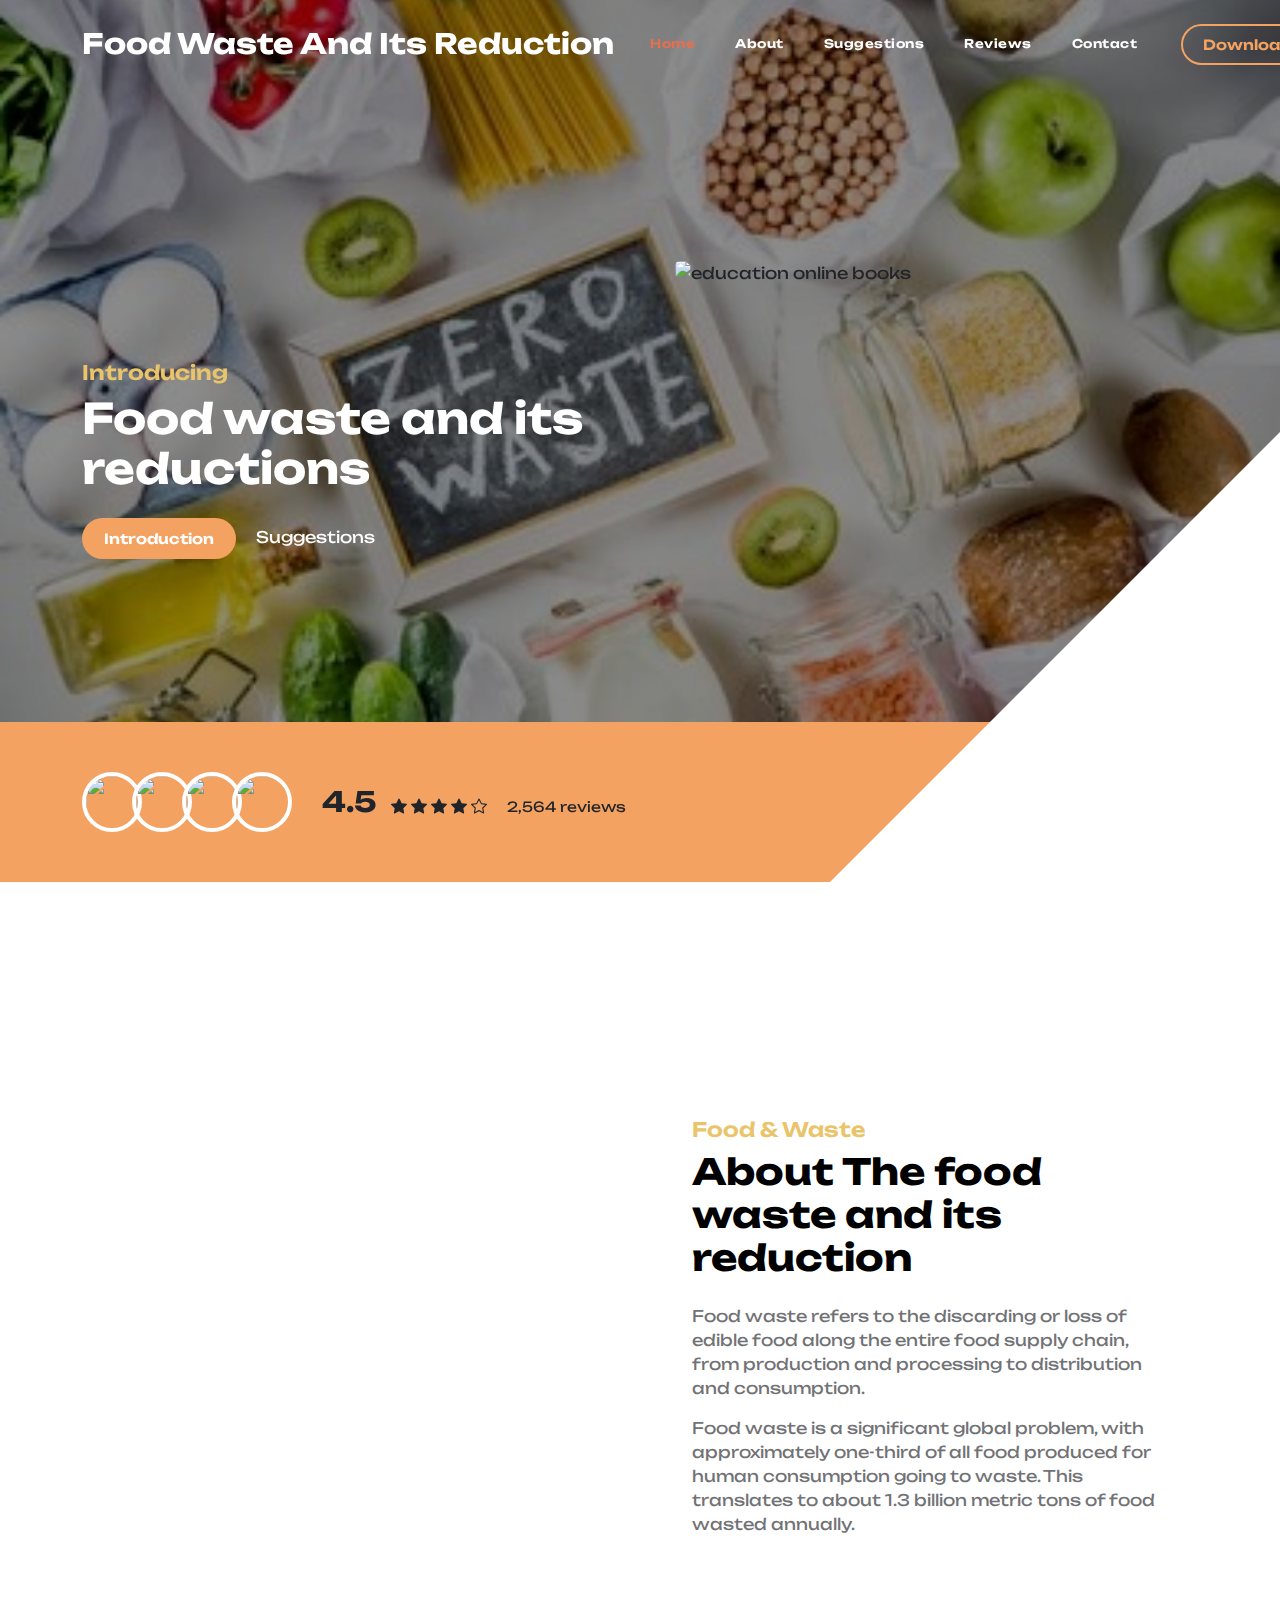
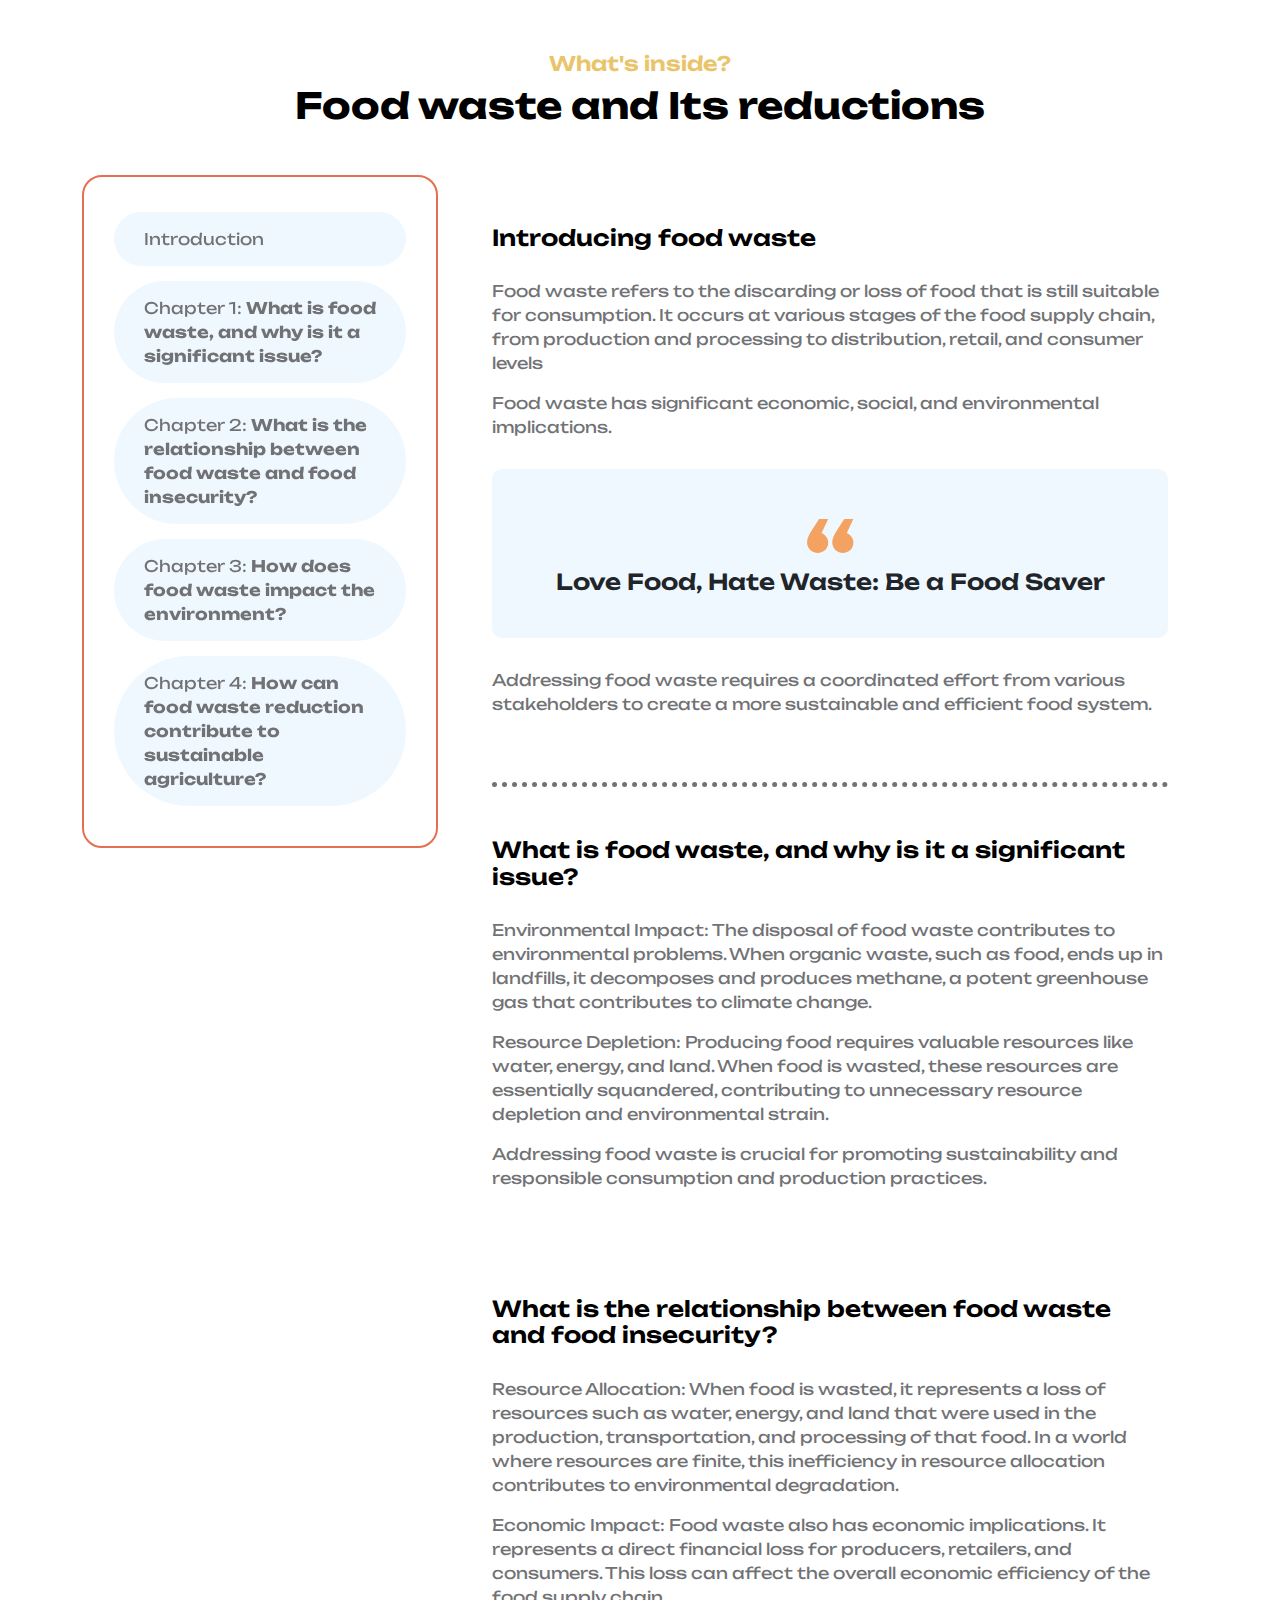
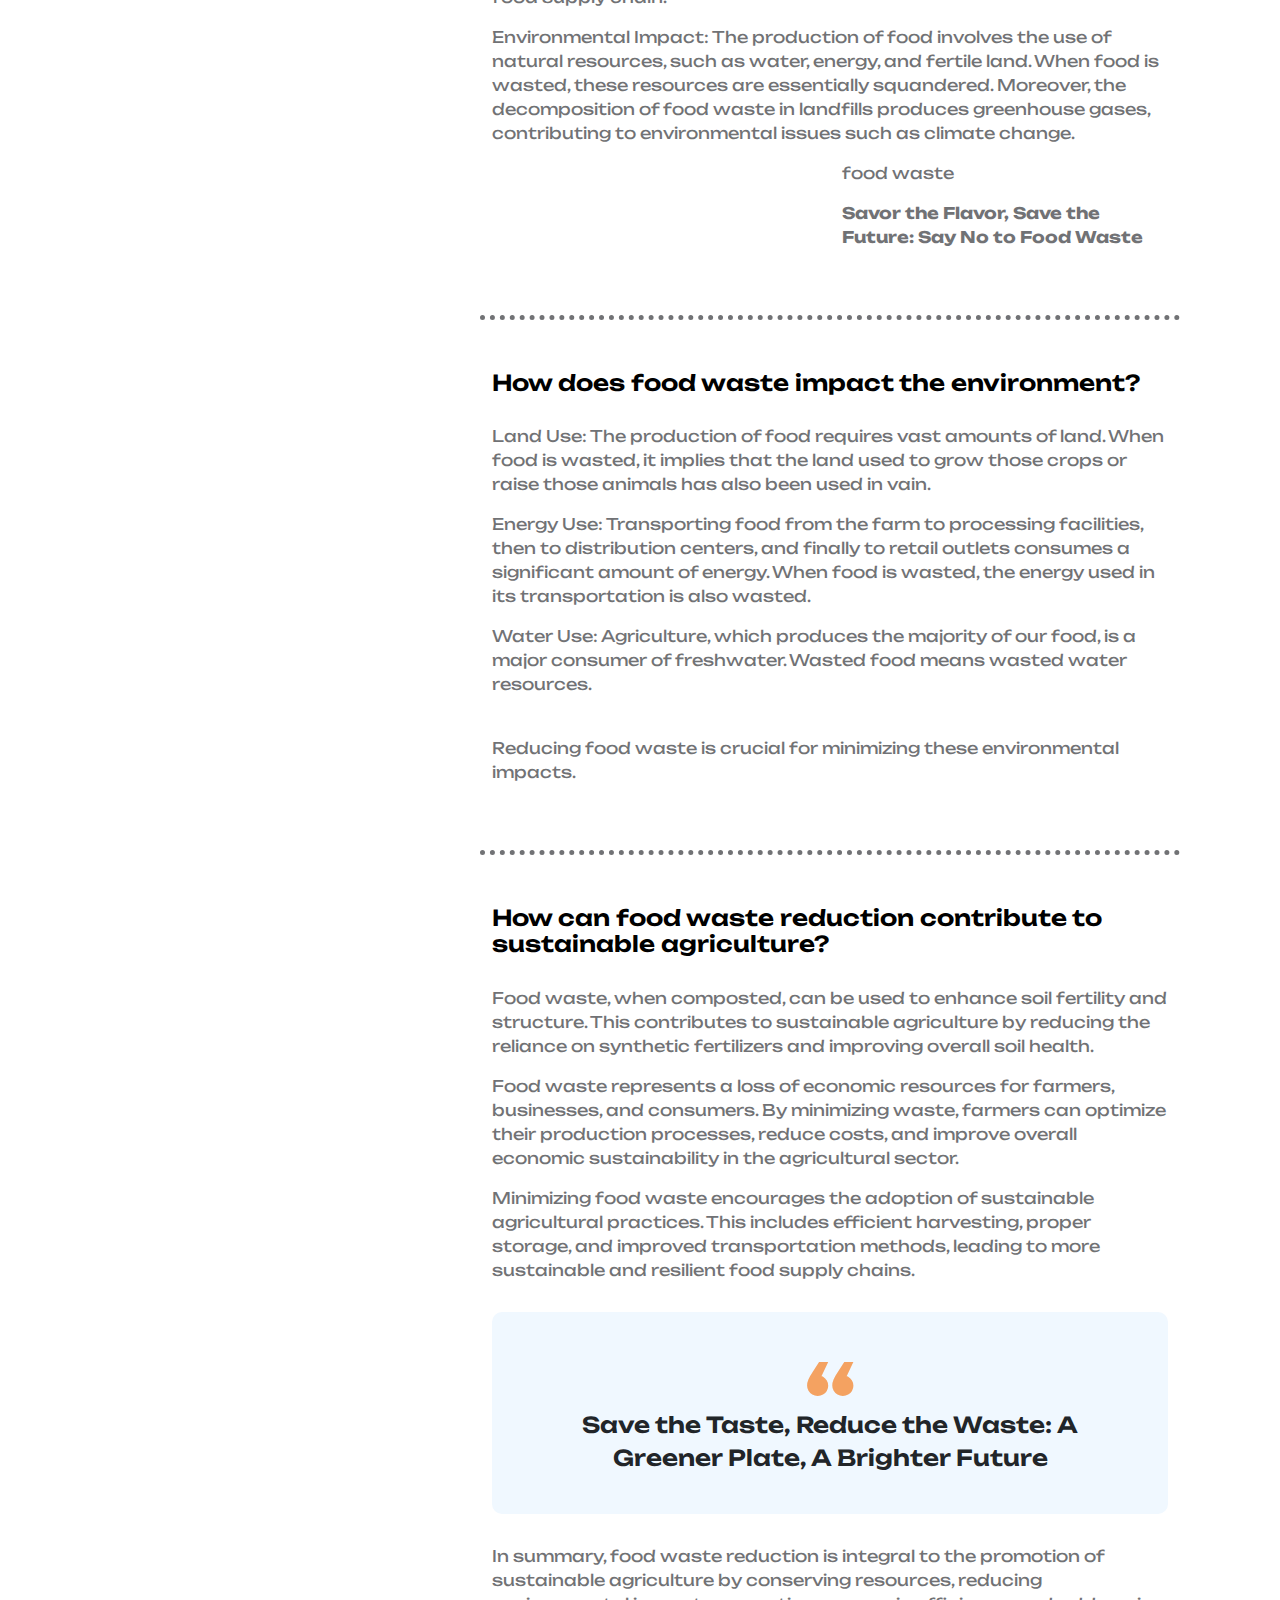
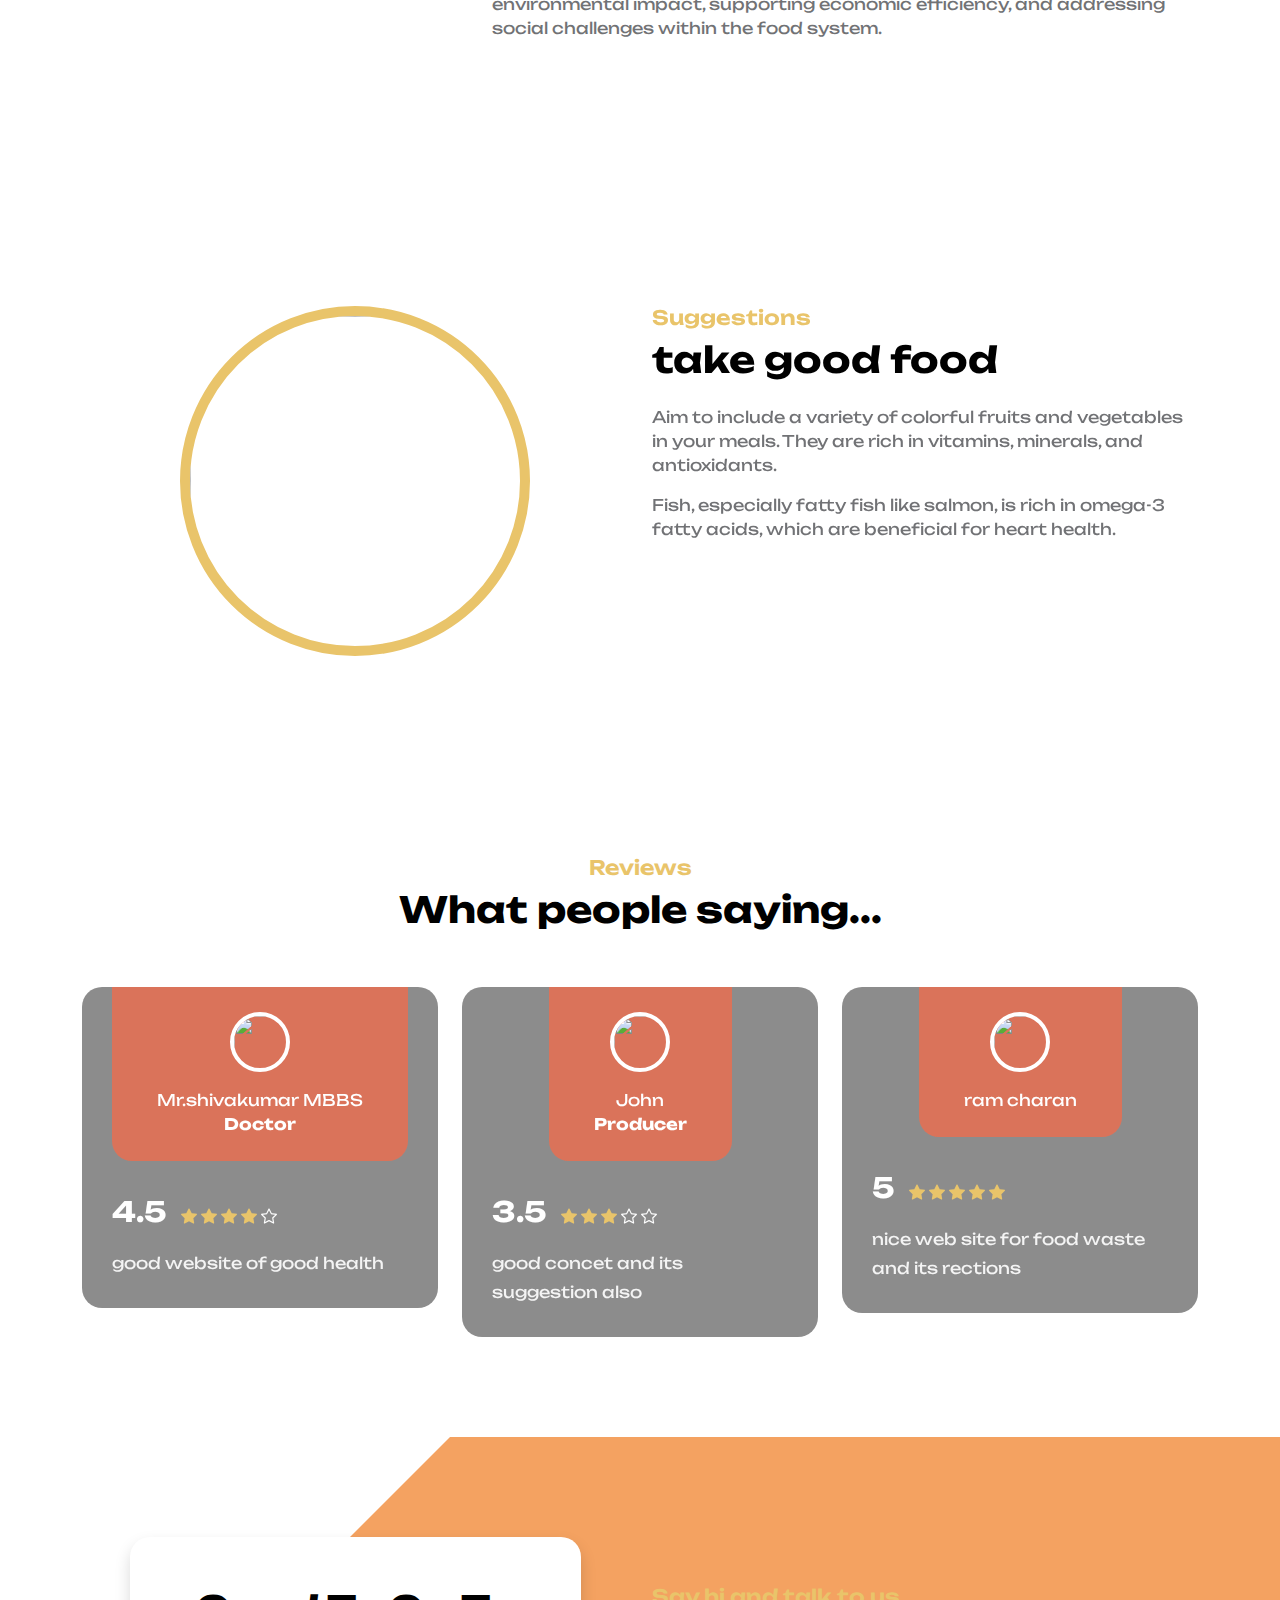
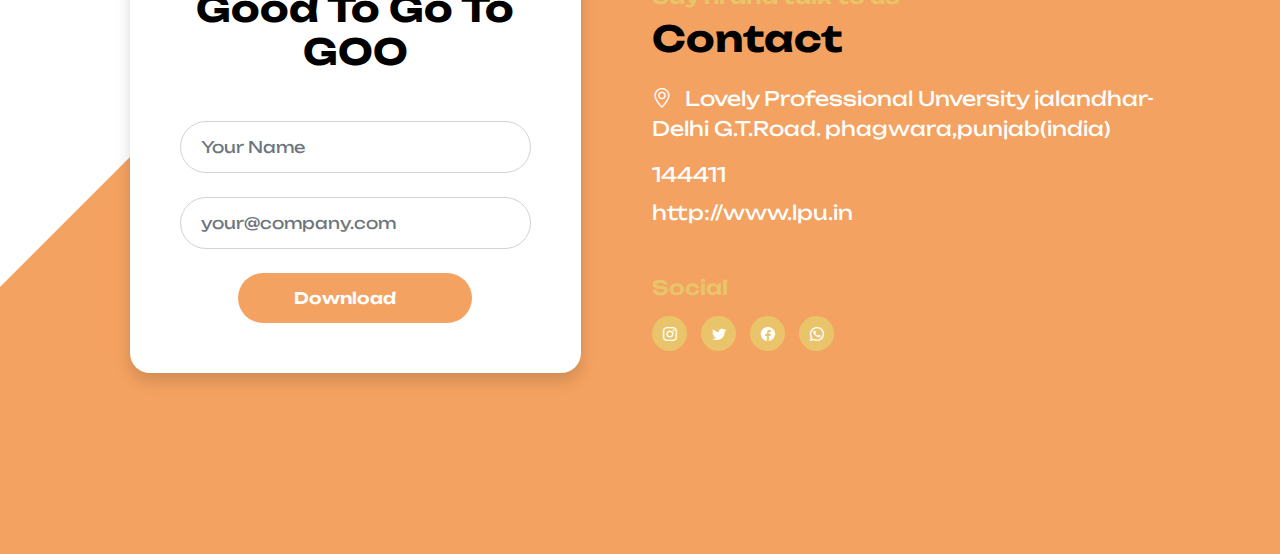
==== index.html @ cd768936 "first commit" ====
<!doctype html>
<html lang="en">
    <head>
        <meta charset="utf-8">
        <meta name="viewport" content="width=device-width, initial-scale=1">

        <meta name="description" content="">
        <meta name="author" content="">

        <title>"Minimizing Food Waste: Strategies for a Sustainable Future"</title>

        <!-- CSS FILES -->        
        <link rel="preconnect" href="https://fonts.googleapis.com">
        
        <link rel="preconnect" href="https://fonts.gstatic.com" crossorigin>

        <link href="https://fonts.googleapis.com/css2?family=Unbounded:wght@300;400;600;700&display=swap" rel="stylesheet">

        <link href="css/bootstrap.min.css" rel="stylesheet">

        <link href="css/bootstrap-icons.css" rel="stylesheet">

        <link href="css/templatemo-ebook-landing.css" rel="stylesheet">
    </head>
    
    <body>

        <main>

            <nav class="navbar navbar-expand-lg">
                <div class="container">
                    <a class="navbar-brand" href="index.html">
                        
                        <span>Food Waste And Its Reduction</span>
                    </a>

                    <div class="d-lg-none ms-auto me-3">
                        <a href="#" class="btn custom-btn custom-border-btn btn-naira btn-inverted">
                            <i class="btn-icon bi-cloud-download"></i>
                            <span>Download</span><!-- duplicated another one below for laptop -->
                        </a>
                    </div>
    
                    <button class="navbar-toggler" type="button" data-bs-toggle="collapse" data-bs-target="#navbarNav" aria-controls="navbarNav" aria-expanded="false" aria-label="Toggle navigation">
                        <span class="navbar-toggler-icon"></span>
                    </button>
    
                    <div class="collapse navbar-collapse" id="navbarNav">
                        <ul class="navbar-nav ms-lg-auto me-lg-4">
                            <li class="nav-item">
                                <a class="nav-link click-scroll" href="#section_1">Home</a>
                            </li>
    
                            <li class="nav-item">
                                <a class="nav-link click-scroll" href="#section_2">About</a>
                            </li>

                            <li class="nav-item">
                                <a class="nav-link click-scroll" href="#section_3">Suggestions</a>
                            </li>

                            <li class="nav-item">
                                <a class="nav-link click-scroll" href="#section_4">Reviews</a>
                            </li>

                            <li class="nav-item">
                                <a class="nav-link click-scroll" href="#section_5">Contact</a>
                            </li>
                        </ul>

                        <div class="d-none d-lg-block">
                            <a href="#" class="btn custom-btn custom-border-btn btn-naira btn-inverted">
                                <i class="btn-icon bi-cloud-download"></i>
                                <span>Download</span><!-- duplicated above one for mobile -->
                            </a>
                        </div>
                    </div>
                </div>
            </nav>
            

            <section class="hero-section d-flex justify-content-center align-items-center" id="section_1">
                <div class="container">
                    <div class="row">

                        <div class="col-lg-6 col-12 mb-5 pb-5 pb-lg-0 mb-lg-0">

                            <h6>Introducing </h6>

                            <h1 class="text-white mb-4">Food waste and its reductions</h1>

                            <a href="#section_2" class="btn custom-btn smoothscroll me-3">Introduction</a>

                            <a href="#section_3" class="link link--kale smoothscroll">Suggestions</a>
                        </div>

                        <div class="hero-image-wrap col-lg-6 col-12 mt-3 mt-lg-0">
                            <img src="C:\Users\nikhi\OneDrive\Desktop\che website\images\img2.webp" class="hero-image img-fluid" alt="education online books" style="width: 500px; height: 550px; border-radius: 5px;">
                        </div>

                    </div>
                </div>
            </section>


            <section class="featured-section">
                <div class="container">
                    <div class="row">

                        <div class="col-lg-8 col-12">
                            <div class="avatar-group d-flex flex-wrap align-items-center">
                                <img src="C:\Users\nikhi\OneDrive\Desktop\che website\images\avatar\Screenshot 2023-09-09 213343.png" class="img-fluid avatar-image" alt="">

                                <img src="C:\Users\nikhi\OneDrive\Desktop\che website\images\avatar\Screenshot 2023-11-10 211948.png" class="img-fluid avatar-image avatar-image-left" alt="">

                                <img src="C:\Users\nikhi\OneDrive\Desktop\che website\images\avatar\sai teja.jpg" class="img-fluid avatar-image avatar-image-left" alt="">

                                <img src="C:\Users\nikhi\OneDrive\Desktop\che website\images\avatar\yashwant.jpg" class="img-fluid avatar-image avatar-image-left" alt="">

                                <div class="reviews-group mt-3 mt-lg-0">
                                    <strong>4.5</strong>

                                    <i class="bi-star-fill"></i>
                                    <i class="bi-star-fill"></i>
                                    <i class="bi-star-fill"></i>
                                    <i class="bi-star-fill"></i>
                                    <i class="bi-star"></i>

                                    <small class="ms-3">2,564 reviews</small>
                                </div>
                            </div>
                        </div>
                    </div>
                </div>
            </section>


            <section class="py-lg-5"></section>


            <section class="book-section section-padding" id="section_2">
                <div class="container">
                    <div class="row">

                        <div class="col-lg-6 col-12">
                            <img src="C:\Users\nikhi\OneDrive\Desktop\che website\images\img1.2.jpg" class="img-fluid" alt="">
                        </div>

                        <div class="col-lg-6 col-12">
                            <div class="book-section-info">
                                <h6>Food &amp; Waste</h6>


                                <h2 class="mb-4">About The food waste and its reduction</h2>

                                <p>Food waste refers to the discarding or loss of edible food along the entire food supply chain, from production and processing to distribution and consumption.</p>

                                <p>Food waste is a significant global problem, with approximately one-third of all food produced for human consumption going to waste. This translates to about 1.3 billion metric tons of food wasted annually.</p>
                            </div>
                        </div>

                    </div>
                </div>
            </section>


            <section>
                <div class="container">
                    <div class="row">

                        <div class="col-lg-12 col-12 text-center">
                            <h6>What's inside?</h6>

                            <h2 class="mb-5">Food waste and Its reductions</h2>
                        </div>

                        <div class="col-lg-4 col-12">
                            <nav id="navbar-example3" class="h-100 flex-column align-items-stretch">
                                <nav class="nav nav-pills flex-column">
                                    <a class="nav-link smoothscroll" href="#item-1">Introduction</a>

                                    <a class="nav-link smoothscroll" href="#item-2">Chapter 1: <strong>What is food waste, and why is it a significant issue?</strong></a>

                                    <a class="nav-link smoothscroll" href="#item-3">Chapter 2: <strong>What is the relationship between food waste and food insecurity?</strong></a>

                                    <a class="nav-link smoothscroll" href="#item-4">Chapter 3: <strong>How does food waste impact the environment?</strong></a>

                                    <a class="nav-link smoothscroll" href="#item-5">Chapter 4: <strong>How can food waste reduction contribute to sustainable agriculture?</strong></a>
                                </nav>
                            </nav>
                        </div>

                        <div class="col-lg-8 col-12">
                            <div data-bs-spy="scroll" data-bs-target="#navbar-example3" data-bs-smooth-scroll="true" class="scrollspy-example-2" tabindex="0">
                                <div class="scrollspy-example-item" id="item-1">
                                    <h5>Introducing food waste</h5>

                                    <p>Food waste refers to the discarding or loss of food that is still suitable for consumption. It occurs at various stages of the food supply chain, from production and processing to distribution, retail, and consumer levels</p>

                                    <p>Food waste has significant economic, social, and environmental implications.</p>

                                    <blockquote class="blockquote">Love Food, Hate Waste: Be a Food Saver</blockquote>

                                    <p>Addressing food waste requires a coordinated effort from various stakeholders to create a more sustainable and efficient food system.</p>
                                </div>

                                <div class="scrollspy-example-item" id="item-2">
                                    <h5>What is food waste, and why is it a significant issue?</h5>

                                    <p>Environmental Impact: The disposal of food waste contributes to environmental problems. When organic waste, such as food, ends up in landfills, it decomposes and produces methane, a potent greenhouse gas that contributes to climate change.</p>
                                    <p>Resource Depletion: Producing food requires valuable resources like water, energy, and land. When food is wasted, these resources are essentially squandered, contributing to unnecessary resource depletion and environmental strain.</p>

                                    <p> Addressing food waste is crucial for promoting sustainability and responsible consumption and production practices.</p>

                                    <div class="row">
                                        <div class="col-lg-6 col-12 mb-3">
                                            <img src="C:\Users\nikhi\OneDrive\Desktop\che website\images\img3.jpg" class="scrollspy-example-item-image img-fluid" alt="">
                                        </div>

                                        <div class="col-lg-6 col-12 mb-3">
                                            <img src="C:\Users\nikhi\OneDrive\Desktop\che website\images\img4.jpg" class="scrollspy-example-item-image img-fluid" alt="">
                                        </div>
                                 

                                <div class="scrollspy-example-item" id="item-3">
                                    <h5>What is the relationship between food waste and food insecurity?</h5>

                                    <p>Resource Allocation: When food is wasted, it represents a loss of resources such as water, energy, and land that were used in the production, transportation, and processing of that food. In a world where resources are finite, this inefficiency in resource allocation contributes to environmental degradation.</p>
                                    <p>Economic Impact: Food waste also has economic implications. It represents a direct financial loss for producers, retailers, and consumers. This loss can affect the overall economic efficiency of the food supply chain.

                                    </p>

                                    <p>Environmental Impact: The production of food involves the use of natural resources, such as water, energy, and fertile land. When food is wasted, these resources are essentially squandered. Moreover, the decomposition of food waste in landfills produces greenhouse gases, contributing to environmental issues such as climate change.</p>

                                    <div class="row align-items-center">
                                        <div class="col-lg-6 col-12">
                                            <img src="C:\Users\nikhi\OneDrive\Desktop\che website\images\img1.1.png" class="img-fluid" alt="">
                                        </div>

                                        <div class="col-lg-6 col-12">
                                            <p>food waste</p>

                                            <p><strong>Savor the Flavor, Save the Future: Say No to Food Waste</strong></p>
                                        </div>
                                    </div>
                                </div>

                                <div class="scrollspy-example-item" id="item-4">
                                    <h5>How does food waste impact the environment?</h5>

                                    <p>Land Use: The production of food requires vast amounts of land. When food is wasted, it implies that the land used to grow those crops or raise those animals has also been used in vain.</p>

                                    <p>Energy Use: Transporting food from the farm to processing facilities, then to distribution centers, and finally to retail outlets consumes a significant amount of energy. When food is wasted, the energy used in its transportation is also wasted.</p>

                                    <p>Water Use: Agriculture, which produces the majority of our food, is a major consumer of freshwater. Wasted food means wasted water resources.</p>

                                    <img src="C:\Users\nikhi\OneDrive\Desktop\che website\images\img6.webp" class="scrollspy-example-item-image img-fluid mb-3" alt="">

                                    <p>Reducing food waste is crucial for minimizing these environmental impacts. </p>
                                </div>

                                <div class="scrollspy-example-item" id="item-5">
                                    <h5>How can food waste reduction contribute to sustainable agriculture?</h5>

                                    <p>Food waste, when composted, can be used to enhance soil fertility and structure. This contributes to sustainable agriculture by reducing the reliance on synthetic fertilizers and improving overall soil health.</p>

                                    <p>Food waste represents a loss of economic resources for farmers, businesses, and consumers. By minimizing waste, farmers can optimize their production processes, reduce costs, and improve overall economic sustainability in the agricultural sector.</p>

                                    <p>Minimizing food waste encourages the adoption of sustainable agricultural practices. This includes efficient harvesting, proper storage, and improved transportation methods, leading to more sustainable and resilient food supply chains.</p>

                                    <blockquote class="blockquote">Save the Taste, Reduce the Waste: A Greener Plate, A Brighter Future</blockquote>

                                    <p>In summary, food waste reduction is integral to the promotion of sustainable agriculture by conserving resources, reducing environmental impact, supporting economic efficiency, and addressing social challenges within the food system.</p>
                                </div>
                            </div>
                        </div>

                    </div>
                </div>
            </section>


            <section class="author-section section-padding" id="section_3">
                <div class="container">
                    <div class="row">

                        <div class="col-lg-6 col-12">
                            <img src="C:\Users\nikhi\OneDrive\Desktop\che website\images\img7.jpg" class="author-image img-fluid" alt="">
                        </div>

                        <div class="col-lg-6 col-12 mt-5 mt-lg-0">
                            <h6>Suggestions</h6>

                            <h2 class="mb-4">take good food</h2>

                            <p>Aim to include a variety of colorful fruits and vegetables in your meals. They are rich in vitamins, minerals, and antioxidants.</p>

                            <p>Fish, especially fatty fish like salmon, is rich in omega-3 fatty acids, which are beneficial for heart health.</p>
                        </div>

                    </div>
                </div>
            </section>


            <section class="reviews-section section-padding" id="section_4">
                <div class="container">
                    <div class="row">

                        <div class="col-lg-12 col-12 text-center mb-5">
                            <h6>Reviews</h6>

                            <h2>What people saying...</h2>
                        </div>

                        <div class="col-lg-4 col-12">
                            <div class="custom-block d-flex flex-wrap">
                                <div class="custom-block-image-wrap d-flex flex-column">
                                    <img src="C:\Users\nikhi\OneDrive\Desktop\che website\images\img8.jpg" class="img-fluid avatar-image" alt="">

                                    <div class="text-center mt-3">
                                        <span class="text-white">Mr.shivakumar MBBS</span>

                                        <strong class="d-block text-white">Doctor</strong>
                                    </div>
                                </div>

                                <div class="custom-block-info">
                                    <div class="reviews-group mb-3">
                                        <strong>4.5</strong>

                                        <i class="bi-star-fill"></i>
                                        <i class="bi-star-fill"></i>
                                        <i class="bi-star-fill"></i>
                                        <i class="bi-star-fill"></i>
                                        <i class="bi-star"></i>
                                    </div>

                                    <p class="mb-0">good website of good health</p>
                                </div>
                            </div>
                        </div>

                        <div class="col-lg-4 col-12 my-5 my-lg-0">
                            <div class="custom-block d-flex flex-wrap">
                                <div class="custom-block-image-wrap d-flex flex-column">
                                    <img src="C:\Users\nikhi\OneDrive\Desktop\che website\images\img9.jpeg" class="img-fluid avatar-image avatar-image-left" alt="">

                                    <div class="text-center mt-3">
                                        <span class="text-white">John </span>

                                        <strong class="d-block text-white">Producer</strong>
                                    </div>
                                </div>

                                <div class="custom-block-info">
                                    <div class="reviews-group mb-3">
                                        <strong>3.5</strong>

                                        <i class="bi-star-fill"></i>
                                        <i class="bi-star-fill"></i>
                                        <i class="bi-star-fill"></i>
                                        <i class="bi-star"></i>
                                        <i class="bi-star"></i>
                                    </div>

                                    <p class="mb-0">good concet and its suggestion also</p>
                                </div>
                            </div>
                        </div>

                        <div class="col-lg-4 col-12">
                            <div class="custom-block d-flex flex-wrap">
                                <div class="custom-block-image-wrap d-flex flex-column">
                                    <img src="C:\Users\nikhi\OneDrive\Desktop\che website\images\ram 1.jpeg" class="img-fluid avatar-image" alt="">

                                    <div class="text-center mt-3">
                                        <span class="text-white">ram charan</span>

                                        <strong class="d-block text-white"></strong>
                                    </div>
                                </div>

                                <div class="custom-block-info">
                                    <div class="reviews-group mb-3">
                                        <strong>5</strong>

                                        <i class="bi-star-fill"></i>
                                        <i class="bi-star-fill"></i>
                                        <i class="bi-star-fill"></i>
                                        <i class="bi-star-fill"></i>
                                        <i class="bi-star-fill"></i>
                                    </div>

                                    <p class="mb-0">nice web site for food waste and its rections</p>
                                </div>
                            </div>
                        </div>

                    </div>
                </div>
            </section>


            <section class="contact-section section-padding" id="section_5">
                <div class="container">
                    <div class="row">

                        <div class="col-lg-5 col-12 mx-auto">
                            <form class="custom-form ebook-download-form bg-white shadow" action="#" method="post" role="form">
                                <div class="text-center mb-5">
                                    <h2 class="mb-1">Good To Go To GOO</h2>
                                </div>

                                <div class="ebook-download-form-body">
                                    <div class="input-group mb-4">
                                        <input type="text" name="ebook-form-name" id="ebook-form-name" class="form-control" aria-label="ebook-form-name" aria-describedby="basic-addon1" placeholder="Your Name" required>

                                        <span class="input-group-text" id="basic-addon1">
                                            <i class="custom-form-icon bi-person"></i>
                                        </span>
                                    </div>

                                    <div class="input-group mb-4">
                                        <input type="email" name="ebook-email" id="ebook-email" pattern="[^ @]*@[^ @]*" class="form-control" placeholder="your@company.com" aria-label="ebook-form-email" aria-describedby="basic-addon2" required="">

                                        <span class="input-group-text" id="basic-addon2">
                                            <i class="custom-form-icon bi-envelope"></i>
                                        </span>
                                    </div>

                                    <div class="col-lg-8 col-md-10 col-8 mx-auto">
                                        <button type="submit" class="form-control">Download</button>
                                    </div>
                                </div>
                            </form>
                        </div>

                        <div class="col-lg-6 col-12">
                            <h6 class="mt-5">Say hi and talk to us</h6>

                            <h2 class="mb-4">Contact</h2>

                            <p class="mb-3">
                                <i class="bi-geo-alt me-2"></i>
                                Lovely Professional Unversity
                                jalandhar-Delhi G.T.Road.
                                phagwara,punjab(india)
                            </p>

                            <p class="mb-2">
                                <a href="tel: 144411" class="contact-link">
                                    144411
                                </a>
                            </p>

                            <p>
                                <a href="mailto:info@company.com" class="contact-link">
                                    http://www.lpu.in
                                </a>
                            </p>

                            <h6 class="site-footer-title mt-5 mb-3">Social</h6>

                            <ul class="social-icon mb-4">
                                <li class="social-icon-item">
                                    <a href="#" class="social-icon-link bi-instagram"></a>
                                </li>

                                <li class="social-icon-item">
                                    <a href="#" class="social-icon-link bi-twitter"></a>
                                </li>
                                
                                <li class="social-icon-item">
                                    <a href="#" class="social-icon-link bi-facebook"></a>
                                </li>

                                <li class="social-icon-item">
                                    <a href="#" class="social-icon-link bi-whatsapp"></a>
                                </li>
                            </ul>

                            <p class="copyright-text">
                            <br><br><a rel="nofollow" href="https://templatemo.com" target="_blank"></a></p>
                        </div>

                    </div>
                </div>
            </section>
        </main>

        <!-- JAVASCRIPT FILES -->
        <script src="js/jquery.min.js"></script>
        <script src="js/bootstrap.bundle.min.js"></script>
        <script src="js/jquery.sticky.js"></script>
        <script src="js/click-scroll.js"></script>
        <script src="js/custom.js"></script>

    </body>
</html>
---- css/templatemo-ebook-landing.css ----
/*

TemplateMo 588 ebook landing

https://templatemo.com/tm-588-ebook-landing

*/

/*---------------------------------------
  CUSTOM PROPERTIES ( VARIABLES )             
-----------------------------------------*/
:root {
  --white-color:                  #ffffff;
  --primary-color:                #E76F51;
  --secondary-color:              #E9C46A;
  --section-bg-color:             #f0f8ff;
  --custom-btn-bg-color:          #F4A261;
  --custom-btn-bg-hover-color:    #E76F51;
  --dark-color:                   #000000;
  --p-color:                      #717275;
  --link-hover-color:             #E76F51;

  --body-font-family:             'Unbounded', sans-serif;

  --h1-font-size:                 42px;
  --h2-font-size:                 36px;
  --h3-font-size:                 28px;
  --h4-font-size:                 24px;
  --h5-font-size:                 22px;
  --h6-font-size:                 20px;
  --p-font-size:                  16px;
  --menu-font-size:               12px;
  --btn-font-size:                14px;
  --copyright-font-size:          14px;

  --border-radius-large:          100px;
  --border-radius-medium:         20px;
  --border-radius-small:          10px;

  --font-weight-light:            300;
  --font-weight-normal:           400;
  --font-weight-semibold:         600;
  --font-weight-bold:             700;
}

body {
  background-color: var(--white-color);
  font-family: var(--body-font-family); 
}


/*---------------------------------------
  TYPOGRAPHY               
-----------------------------------------*/

h2,
h3,
h4,
h5,
h6 {
  color: var(--dark-color);
}

h1,
h2,
h3,
h4,
h5,
h6 {
  font-weight: var(--font-weight-semibold);
}

h1 {
  font-size: var(--h1-font-size);
  font-weight: var(--font-weight-bold);
}

h2 {
  font-size: var(--h2-font-size);
  font-weight: var(--font-weight-bold);
}

h3 {
  font-size: var(--h3-font-size);
}

h4 {
  font-size: var(--h4-font-size);
}

h5 {
  font-size: var(--h5-font-size);
}

h6 {
  color: var(--secondary-color);
  font-size: var(--h6-font-size);
}

p {
  color: var(--p-color);
  font-size: var(--p-font-size);
  font-weight: var(--font-weight-normal);
}

ul li {
  color: var(--p-color);
  font-size: var(--p-font-size);
  font-weight: var(--font-weight-normal);
}

a, 
button {
  touch-action: manipulation;
  transition: all 0.3s;
}

a {
  display: inline-block;
  color: var(--primary-color);
  text-decoration: none;
}

a:hover {
  color: var(--link-hover-color);
}

b,
strong {
  font-weight: var(--font-weight-bold);
}


/*---------------------------------------
  SECTION               
-----------------------------------------*/
.section-padding {
  padding-top: 100px;
  padding-bottom: 100px;
}

::selection {
  background-color: var(--secondary-color);
  color: var(--white-color);
}


/*---------------------------------------
  AVATAR IMAGE               
-----------------------------------------*/
.avatar-image {
  border: 4px solid var(--white-color);
  border-radius: 100px;
  width: 60px;
  height: 60px;
  object-fit: cover;
}

.avatar-image-left {
  position: relative;
  left: -10px;
}

.avatar-image-left + .avatar-image-left {
  left: -20px;
}

.avatar-image-left + .avatar-image-left + .avatar-image-left {
  left: -30px;
}

.avatar-image-left + .avatar-image-left + .avatar-image-left + .avatar-image-left {
  left: -40px;
}

.avatar-group,
.reviews-group {
  position: relative;
  z-index: 22;
}

.reviews-group {
  display: inline-block;
  vertical-align: top;
}

.reviews-group strong {
  font-size: var(--h3-font-size);
  margin-right: 10px;
}


/*---------------------------------------
  CUSTOM LINK              
-----------------------------------------*/
.link {
  cursor: pointer;
  position: relative;
  white-space: nowrap;
  color: var(--white-color);
}

.link::before,
.link::after {
  position: absolute;
  width: 100%;
  height: 1px;
  background: currentColor;
  top: 100%;
  left: 0;
  pointer-events: none;
}

.link::before {
  content: '';
}

.link--kale::before {
  height: 10px;
  top: 100%;
  opacity: 0;
}

.link--kale:hover::before {
  opacity: 1;
  animation: lineUp 0.3s ease forwards;
}

@keyframes lineUp {
    0% {
      transform-origin: 50% 100%;
      transform: scale3d(1, 0.045, 1);
    }

    50% {
      transform-origin: 50% 100%;
      transform: scale3d(1, 1, 1);
    }

    51% {
      transform-origin: 50% 0%;
      transform: scale3d(1, 1, 1);
    }

    100% {
      transform-origin: 50% 0%;
      transform: scale3d(1, 0.045, 1);
    }
}

.link--kale::after {
    content: '';
    transition: opacity 0.3s;
    opacity: 0;
    transition-delay: 0s;
}

.link--kale:hover::after {
    opacity: 1;
    transition-delay: 0.3s;
}


/*---------------------------------------
  CUSTOM BUTTON               
-----------------------------------------*/
.custom-btn {
  background: var(--custom-btn-bg-color);
  border: 2px solid transparent;
  border-radius: var(--border-radius-large);
  color: var(--white-color);
  font-size: var(--btn-font-size);
  font-weight: var(--font-weight-semibold);
  line-height: normal;
  transition: all 0.3s;
  padding: 10px 20px;
}

.custom-btn:hover {
  background: var(--custom-btn-bg-hover-color);
  color: var(--white-color);
}

.custom-border-btn {
  background: transparent;
  border: 2px solid var(--custom-btn-bg-color);
  color: var(--custom-btn-bg-color);
}

.custom-border-btn:hover {
  background: var(--custom-btn-bg-color);
  border-color: transparent;
  color: var(--white-color);
}

.custom-btn-bg-white {
  border-color: var(--white-color);
  color: var(--white-color);
}

.btn-naira {
  padding: 0;
  position: relative;
  z-index: 1;
  overflow: hidden;
  -webkit-backface-visibility: hidden;
  -webkit-transition: background-color 0.3s;
  transition: background-color 0.3s;
}

.btn-naira::before {
  content: '';
  position: absolute;
  left: -50%;
  width: 200%;
  height: 200%;
  background: var(--primary-color);
  top: -50%;
  z-index: -1;
  -webkit-transform: translate3d(0, -100%, 0) rotate3d(0, 0, 1, -10deg);
  transform: translate3d(0, -100%, 0) rotate3d(0, 0, 1, -10deg);
}

.btn-naira.btn-inverted::before {
  background: var(--primary-color);
}

.btn-naira > span {
  display: block;
  vertical-align: middle;
}

.btn-naira .btn-icon {
  position: absolute;
  top: 0;
  width: 100%;
  left: 0;
  color: var(--white-color);
  -webkit-transform: translate3d(0, -100%, 0);
  transform: translate3d(0, -100%, 0);
}

.btn-naira > span,
.btn-naira .btn-icon {
  padding: 10px 20px;
  -webkit-transition: -webkit-transform 0.3s;
  transition: transform 0.3s;
  -webkit-transition-timing-function: cubic-bezier(0.75, 0, 0.125, 1);
  transition-timing-function: cubic-bezier(0.75, 0, 0.125, 1);
}

.btn-naira:hover::before {
  -webkit-animation: anim-naira-1 0.3s forwards ease-in;
  animation: anim-naira-1 0.3s forwards ease-in;
}

@-webkit-keyframes anim-naira-1 {
  50% {
    -webkit-transform: translate3d(0, -50%, 0) rotate3d(0, 0, 1, -10deg);
    transform: translate3d(0, -50%, 0) rotate3d(0, 0, 1, -10deg);
    -webkit-animation-timing-function: ease-out;
    animation-timing-function: ease-out;
  }
  100% {
    -webkit-transform: translate3d(0, 0%, 0) rotate3d(0, 0, 1, 0deg);
    transform: translate3d(0, 0%, 0) rotate3d(0, 0, 1, 0deg);
  }
}

@keyframes anim-naira-1 {
  50% {
    -webkit-transform: translate3d(0, -50%, 0) rotate3d(0, 0, 1, -10deg);
    transform: translate3d(0, -50%, 0) rotate3d(0, 0, 1, -10deg);
    -webkit-animation-timing-function: ease-out;
    animation-timing-function: ease-out;
  }
  100% {
    -webkit-transform: translate3d(0, 0%, 0) rotate3d(0, 0, 1, 0deg);
    transform: translate3d(0, 0%, 0) rotate3d(0, 0, 1, 0deg);
  }
}

.btn-naira:hover {
  background-color: var(--primary-color);
  -webkit-transition: background-color 0s 0.3s;
  transition: background-color 0s 0.3s;
}

.btn-naira.btn-inverted:hover {
  background-color: var(--primary-color);
}

.btn-naira:hover .btn-icon {
  -webkit-transform: translate3d(0, 0, 0);
  transform: translate3d(0, 0, 0);
}

.btn-naira:hover > span {
  opacity: 0;
  -webkit-transform: translate3d(0, 100%, 0);
  transform: translate3d(0, 100%, 0);
}


/*---------------------------------------
  NAVIGATION              
-----------------------------------------*/
.sticky-wrapper {
  position: absolute;
  top: 0;
  right: 0;
  left: 0;
}

.sticky-wrapper.is-sticky .navbar {
  background-color: rgba(0, 0, 0, 0.85);
}

.navbar {
  background: transparent;
  z-index: 99;
  padding-top: 15px;
  padding-bottom: 15px;
}

.navbar-brand,
.navbar-brand:hover {
  font-size: var(--h3-font-size);
  font-weight: var(--font-weight-bold);
  display: block;
  color: var(--white-color);
}

.navbar-brand-icon {
  background: var(--secondary-color);
  border-radius: var(--border-radius-large);
  display: inline-block;
  vertical-align: top;
  color: var(--white-color);
  font-size: var(--h6-font-size);
  width: 40px;
  height: 40px;
  line-height: 40px;
  text-align: center;
  position: relative;
}

.navbar-brand-icon::after {
  content: "";
  position: absolute;
  z-index: -1;
  top: 10px;
  right: -5px;
  width: 0;
  height: 0;
  border-style: solid;
  border-width: 0 0 20px 20px;
  border-color: transparent transparent var(--secondary-color) transparent;
  pointer-events: none;
  transform: rotate(65deg);
}

.navbar-expand-lg .navbar-nav .nav-link {
  border-radius: var(--border-radius-large);
  margin: 10px;
  padding: 10px;
}

.navbar-nav .nav-link {
  display: inline-block;
  color: var(--white-color);
  font-size: var(--menu-font-size);
  font-weight: var(--font-weight-semibold);
  letter-spacing: 0.5px;
  position: relative;
  padding-top: 15px;
  padding-bottom: 15px;
}

.navbar-nav .nav-link.active, 
.navbar-nav .nav-link:hover {
  color: var(--primary-color);
}

.navbar-toggler {
  border: 0;
  padding: 0;
  cursor: pointer;
  margin: 0;
  width: 30px;
  height: 35px;
  outline: none;
}

.navbar-toggler:focus {
  outline: none;
  box-shadow: none;
}

.navbar-toggler[aria-expanded="true"] .navbar-toggler-icon {
  background: transparent;
}

.navbar-toggler[aria-expanded="true"] .navbar-toggler-icon:before,
.navbar-toggler[aria-expanded="true"] .navbar-toggler-icon:after {
  transition: top 300ms 50ms ease, -webkit-transform 300ms 350ms ease;
  transition: top 300ms 50ms ease, transform 300ms 350ms ease;
  transition: top 300ms 50ms ease, transform 300ms 350ms ease, -webkit-transform 300ms 350ms ease;
  top: 0;
}

.navbar-toggler[aria-expanded="true"] .navbar-toggler-icon:before {
  transform: rotate(45deg);
}

.navbar-toggler[aria-expanded="true"] .navbar-toggler-icon:after {
  transform: rotate(-45deg);
}

.navbar-toggler .navbar-toggler-icon {
  background: var(--white-color);
  transition: background 10ms 300ms ease;
  display: block;
  width: 30px;
  height: 2px;
  position: relative;
}

.navbar-toggler .navbar-toggler-icon:before,
.navbar-toggler .navbar-toggler-icon:after {
  transition: top 300ms 350ms ease, -webkit-transform 300ms 50ms ease;
  transition: top 300ms 350ms ease, transform 300ms 50ms ease;
  transition: top 300ms 350ms ease, transform 300ms 50ms ease, -webkit-transform 300ms 50ms ease;
  position: absolute;
  right: 0;
  left: 0;
  background: var(--white-color);
  width: 30px;
  height: 2px;
  content: '';
}

.navbar-toggler .navbar-toggler-icon::before {
  top: -8px;
}

.navbar-toggler .navbar-toggler-icon::after {
  top: 8px;
}


/*---------------------------------------
  HERO        
-----------------------------------------*/
.hero-section {
  background-image: url('../images/img1.jpg');
  background-repeat: no-repeat;
  background-size: cover;
  background-position: center;
  position: relative;
  padding-top: 50px;
}

.hero-section::after {
  content: "";
  position: absolute;
  top: 0;
  right: 0;
  bottom: 0;
  left: 0;
  pointer-events: none;
  background-color: rgba(0, 0, 0, 0.45);
}

.hero-section .row {
  position: relative;
  z-index: 22;
  top: 100px;
}

.hero-image {
  position: relative;
  z-index: 2;
  bottom: 100px;
  display: block;
  margin: auto;
}

@media screen and (min-width: 991px) {
  .hero-section {
    height: calc(90vh - 88px);
    padding-top: 350px;
  }
}


/*---------------------------------------
  FEATURED              
-----------------------------------------*/
.featured-section {
  background-color: var(--custom-btn-bg-color);
  position: relative;
  padding-top: 50px;
  padding-bottom: 50px;
}

.featured-section::after {
  content: "";
  position: absolute;
  bottom: 0;
  right: 0;
  width: 0;
  height: 0;
  border-style: solid;
  border-width: 0 0 450px 450px;
  border-color: transparent transparent var(--white-color) transparent;
  pointer-events: none;
}


/*---------------------------------------
  CUSTOM BLOCK              
-----------------------------------------*/
.custom-block {
  background-image: url('../images/businessman-sitting-by-table-cafe.jpg');
  background-repeat: no-repeat;
  background-size: cover;
  background-position: center;
  border-radius: var(--border-radius-medium);
  position: relative;
  overflow: hidden;
}

.custom-block::after {
  content: "";
  position: absolute;
  top: 0;
  right: 0;
  bottom: 0;
  left: 0;
  pointer-events: none;
  background-color: rgba(0, 0, 0, 0.45);
}

.custom-block .avatar-image {
  min-width: 60px;
  margin: auto;
  left: 0;
}

.custom-block .bi-star {
  color: var(--white-color);
}

.custom-block .bi-star-fill {
  color: var(--secondary-color);
}

.custom-block-image-wrap {
  background-color: rgba(231, 111, 81, 0.85);
  border-radius: 0 0 var(--border-radius-medium) var(--border-radius-medium);
  position: relative;
  z-index: 2;
  overflow: hidden;
  margin: auto;
  padding: 25px 45px;
}

.custom-block-info {
  position: relative;
  z-index: 2;
  padding: 30px;
}

.custom-block-info strong,
.custom-block-info p {
  color: var(--white-color);
}

.custom-block-info p {
  color: rgba(255, 255, 255, 0.9);
  line-height: 1.8;
}


/*---------------------------------------
  THE BOOK SECTION            
-----------------------------------------*/
.book-section-info {
  padding-top: 40px;
  padding-right: 40px;
  padding-left: 40px;
}

.nav-pills {
  border: 2px solid var(--primary-color);
  border-radius: var(--border-radius-medium);
  position: sticky;
  top: 120px;
  padding: 30px;
}

.nav-pills .nav-link {
  background: var(--section-bg-color);
  color: var(--p-color);
  border-radius: var(--border-radius-large);
  margin-top: 5px;
  margin-bottom: 10px;
  padding: 15px 30px;
}

.nav-pills .nav-link:hover,
.nav-pills .nav-link.active, 
.nav-pills .show>.nav-link {
  background: var(--primary-color);
  color: var(--white-color);
}

.scrollspy-example-2 {
  padding-right: 30px;
  padding-left: 30px;
}

.scrollspy-example-item {
  border-bottom: 5px dotted var(--p-color);
  min-height: 500px;
  padding-top: 20px;
  padding-bottom: 50px;
}

.scrollspy-example-item:last-child {
  border-bottom: 0;
}

.scrollspy-example-item-image {
  border-radius: var(--border-radius-medium);
}

.scrollspy-example-item h5 {
  padding-top: 30px;
  padding-bottom: 20px;
}

.blockquote {
  background: var(--section-bg-color);
  border-radius: var(--border-radius-small);
  font-size: var(--h5-font-size);
  font-weight: var(--font-weight-semibold);
  color: var(--site-footer-bg-color);
  margin-top: 30px;
  margin-bottom: 30px;
  padding: 80px 40px 40px 40px;
  text-align: center;
}

.blockquote::before {
  content: "“";
  color: var(--custom-btn-bg-color);
  font-size: 100px;
  line-height: 1rem;
  display: block;
}


/*---------------------------------------
  AUTHOR SECTION            
-----------------------------------------*/
.author-section {
  background-image: url('../images/circle-scatter-haikei.png');
  background-repeat: no-repeat;
  background-size: contain;
  background-position: left bottom;
  position: relative;
  margin-top: 50px;
}

.author-image {
  border: 10px solid var(--secondary-color);
  border-radius: 100%;
  display: block;
  margin: auto;
  width: 350px;
  height: 350px;
  object-fit: cover;
}


/*---------------------------------------
  DIVIDER SECTION               
-----------------------------------------*/
.divider-section {
  background-image: url('../images/wave-haikei.png');
  background-repeat: no-repeat;
  background-size: cover;
  background-position: center;
}


/*---------------------------------------
  CONTACT               
-----------------------------------------*/
.contact-section {
  background: var(--custom-btn-bg-color);
  position: relative;
  overflow: hidden;
}

.contact-section::before {
  content: "";
  position: absolute;
  top: 0;
  left: 0;
  width: 0;
  height: 0;
  border-style: solid;
  border-width: 450px 450px 0 0;
  border-color: var(--white-color) transparent transparent;
  pointer-events: none;
}

.contact-section .container {
  position: relative;
}

.contact-section p {
  color: var(--white-color);
  font-size: var(--h6-font-size);
}

.contact-link {
  color: var(--white-color);
}

.contact-section .copyright-text {
  font-size: var(--copyright-font-size);
}


/*---------------------------------------
  EBOOK DOWNLOAD FORM               
-----------------------------------------*/
.ebook-download-form {
  border-radius: var(--border-radius-medium);
  position: relative;
  z-index: 2;
  padding: 50px;
}


/*---------------------------------------
  CUSTOM FORM               
-----------------------------------------*/
.custom-form .form-control {
  border-radius: var(--border-radius-large);
  box-shadow: none;
  color: var(--p-color);
  padding-top: 13px;
  padding-bottom: 13px;
  padding-right: 40px;
  padding-left: 20px;
  outline: none;
}

.custom-form .form-control:focus,
.custom-form .form-control:hover {
  border-color: var(--primary-color);
}

.custom-form .form-control:focus + .input-group-text .custom-form-icon,
.custom-form .form-control:hover + .input-group-text .custom-form-icon {
  opacity: 1;
}

.custom-form .input-group-text {
  background: transparent;
  border: 0;
  border-radius: 0;
  position: absolute;
  top: 0;
  right: 0;
  bottom: 0;
  margin: 10px;
}

.custom-form-icon {
  position: relative;
  z-index: 22;
  opacity: 0;
  transition: opacity 0.3s ease;
}

.input-group:not(.has-validation)>.dropdown-toggle:nth-last-child(n+3), .input-group:not(.has-validation)>.form-floating:not(:last-child)>.form-control, .input-group:not(.has-validation)>.form-floating:not(:last-child)>.form-select, .input-group:not(.has-validation)>:not(:last-child):not(.dropdown-toggle):not(.dropdown-menu):not(.form-floating) {
  border-radius: var(--border-radius-large);
}

.custom-form button[type="submit"] {
  background: var(--custom-btn-bg-color);
  border: none;
  border-radius: var(--border-radius-large);
  color: var(--white-color);
  font-size: var(--p-font-size);
  font-weight: var(--font-weight-semibold);
  transition: all 0.3s;
  margin-bottom: 0;
}

.custom-form button[type="submit"]:hover,
.custom-form button[type="submit"]:focus {
  background: var(--custom-btn-bg-hover-color);
  border-color: transparent;
}


/*---------------------------------------
  SOCIAL ICON               
-----------------------------------------*/
.social-icon {
  margin: 0;
  padding: 0;
}

.social-icon-item {
  list-style: none;
  display: inline-block;
  vertical-align: top;
}

.social-icon-link {
  background: var(--secondary-color);
  border-radius: var(--border-radius-large);
  color: var(--white-color);
  font-size: var(--copyright-font-size);
  display: block;
  margin-right: 10px;
  text-align: center;
  width: 35px;
  height: 35px;
  line-height: 36px;
  transition: background 0.2s, color 0.2s;
}

.social-icon-link:hover {
  background: var(--primary-color);
  color: var(--white-color);
}


/*---------------------------------------
  RESPONSIVE STYLES               
-----------------------------------------*/
@media screen and (max-width: 991px) {
  h1 {
    font-size: 48px;
  }

  h2 {
    font-size: 36px;
  }

  h3 {
    font-size: 32px;
  }

  h4 {
    font-size: 28px;
  }

  h5 {
    font-size: 20px;
  }

  h6 {
    font-size: 18px;
  }

  .section-padding {
    padding-top: 50px;
    padding-bottom: 50px;
  }
  
  .navbar {
    background-color: rgba(0, 0, 0, 0.65);
  }

  .navbar-expand-lg .navbar-nav {
    padding-bottom: 20px;
  }

  .navbar-expand-lg .navbar-nav .nav-link {
    padding: 0;
  }

  .scrollspy-example-2 .scrollspy-example-item:first-child {
    padding-top: 0;
  }

  .scrollspy-example-item h5 {
    padding-bottom: 5px;
  }

  .book-section-info {
    padding-top: 20px;
    padding-right: 20px;
    padding-left: 20px;
  }

  .ebook-download-form {
    padding: 30px;
  }
}

@media screen and (max-width: 480px) {
  h1 {
    font-size: 36px;
  }

  h2 {
    font-size: 28px;
  }

  h3 {
    font-size: 26px;
  }

  h4 {
    font-size: 22px;
  }

  h5 {
    font-size: 20px;
  }

  .navbar-brand {
    font-size: var(--p-font-size);
  }

  .navbar-brand-icon {
    width: 30px;
    height: 30px;
    line-height: 30px;
  }

  .navbar-brand-icon::after {
    top: 5px;
  }

  .btn-naira > span, 
  .btn-naira .btn-icon {
    font-size: 12px;
    padding: 5px 15px;
  }
}
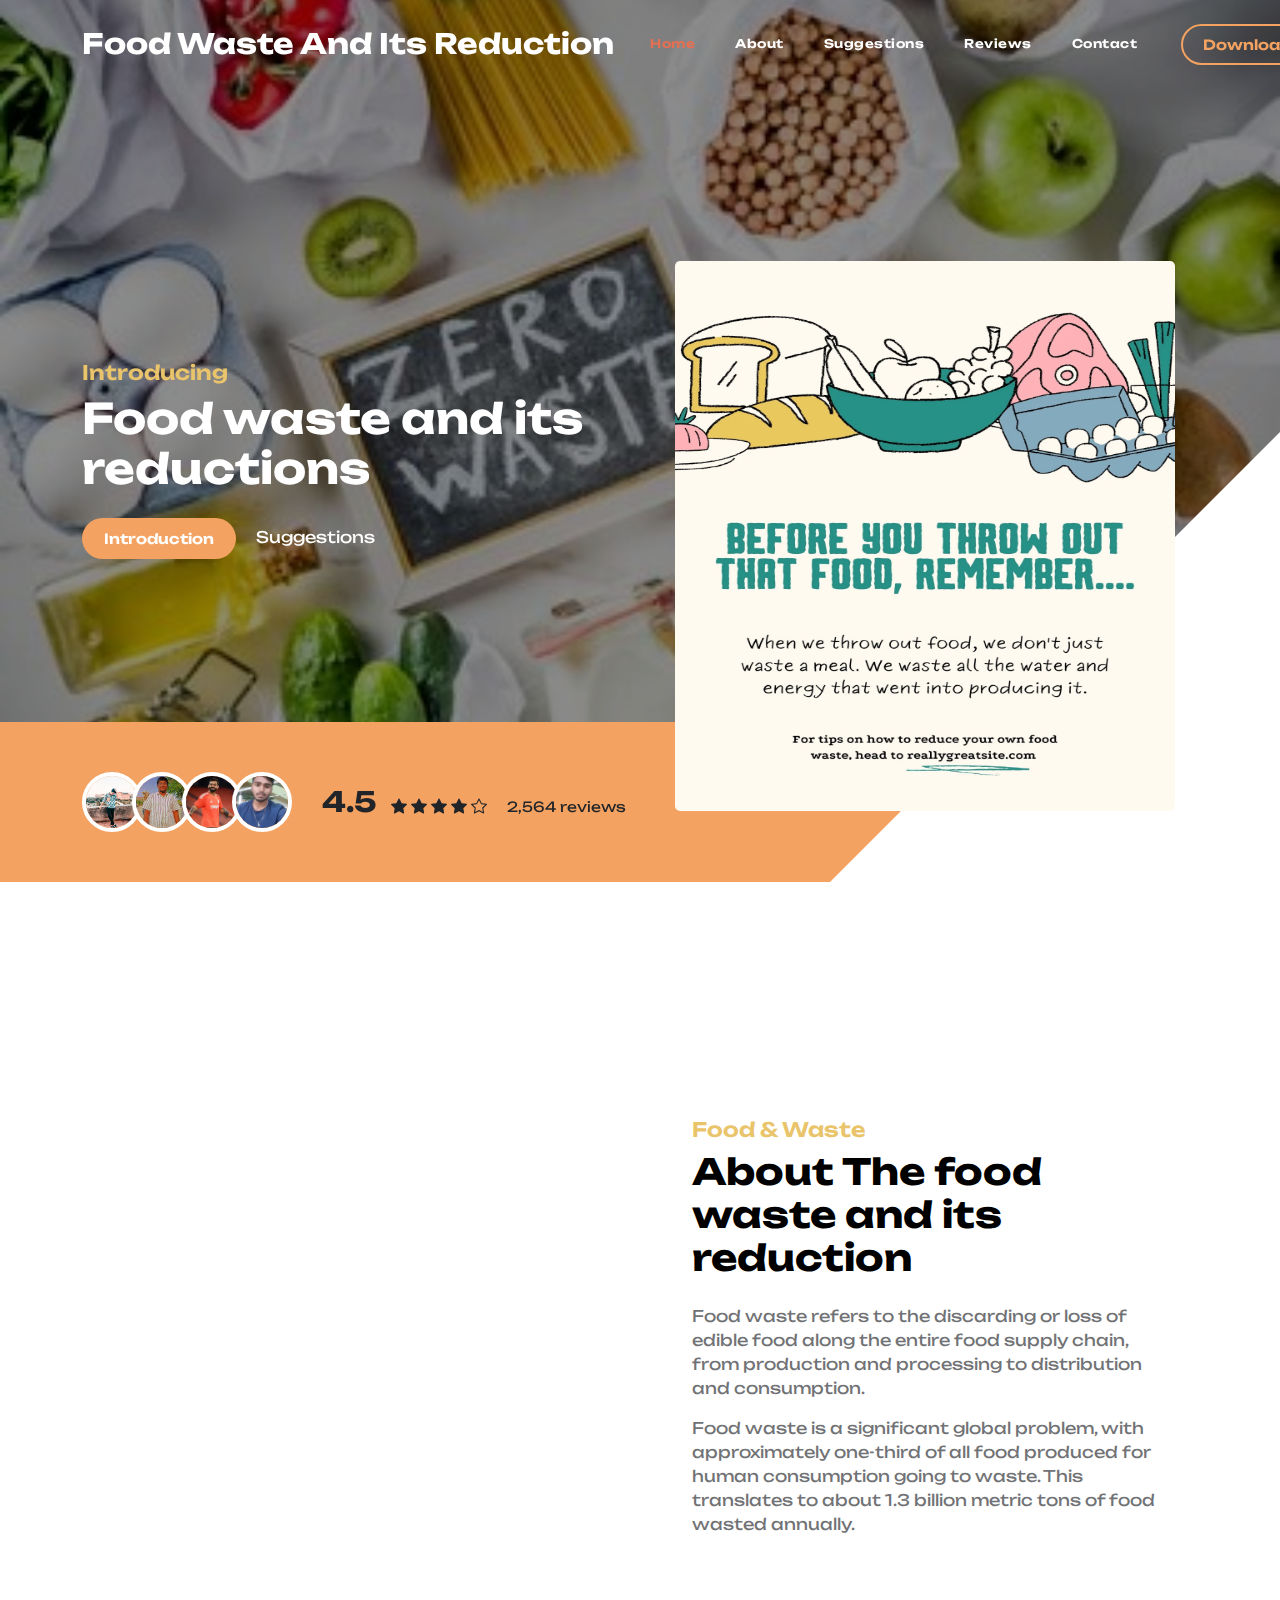
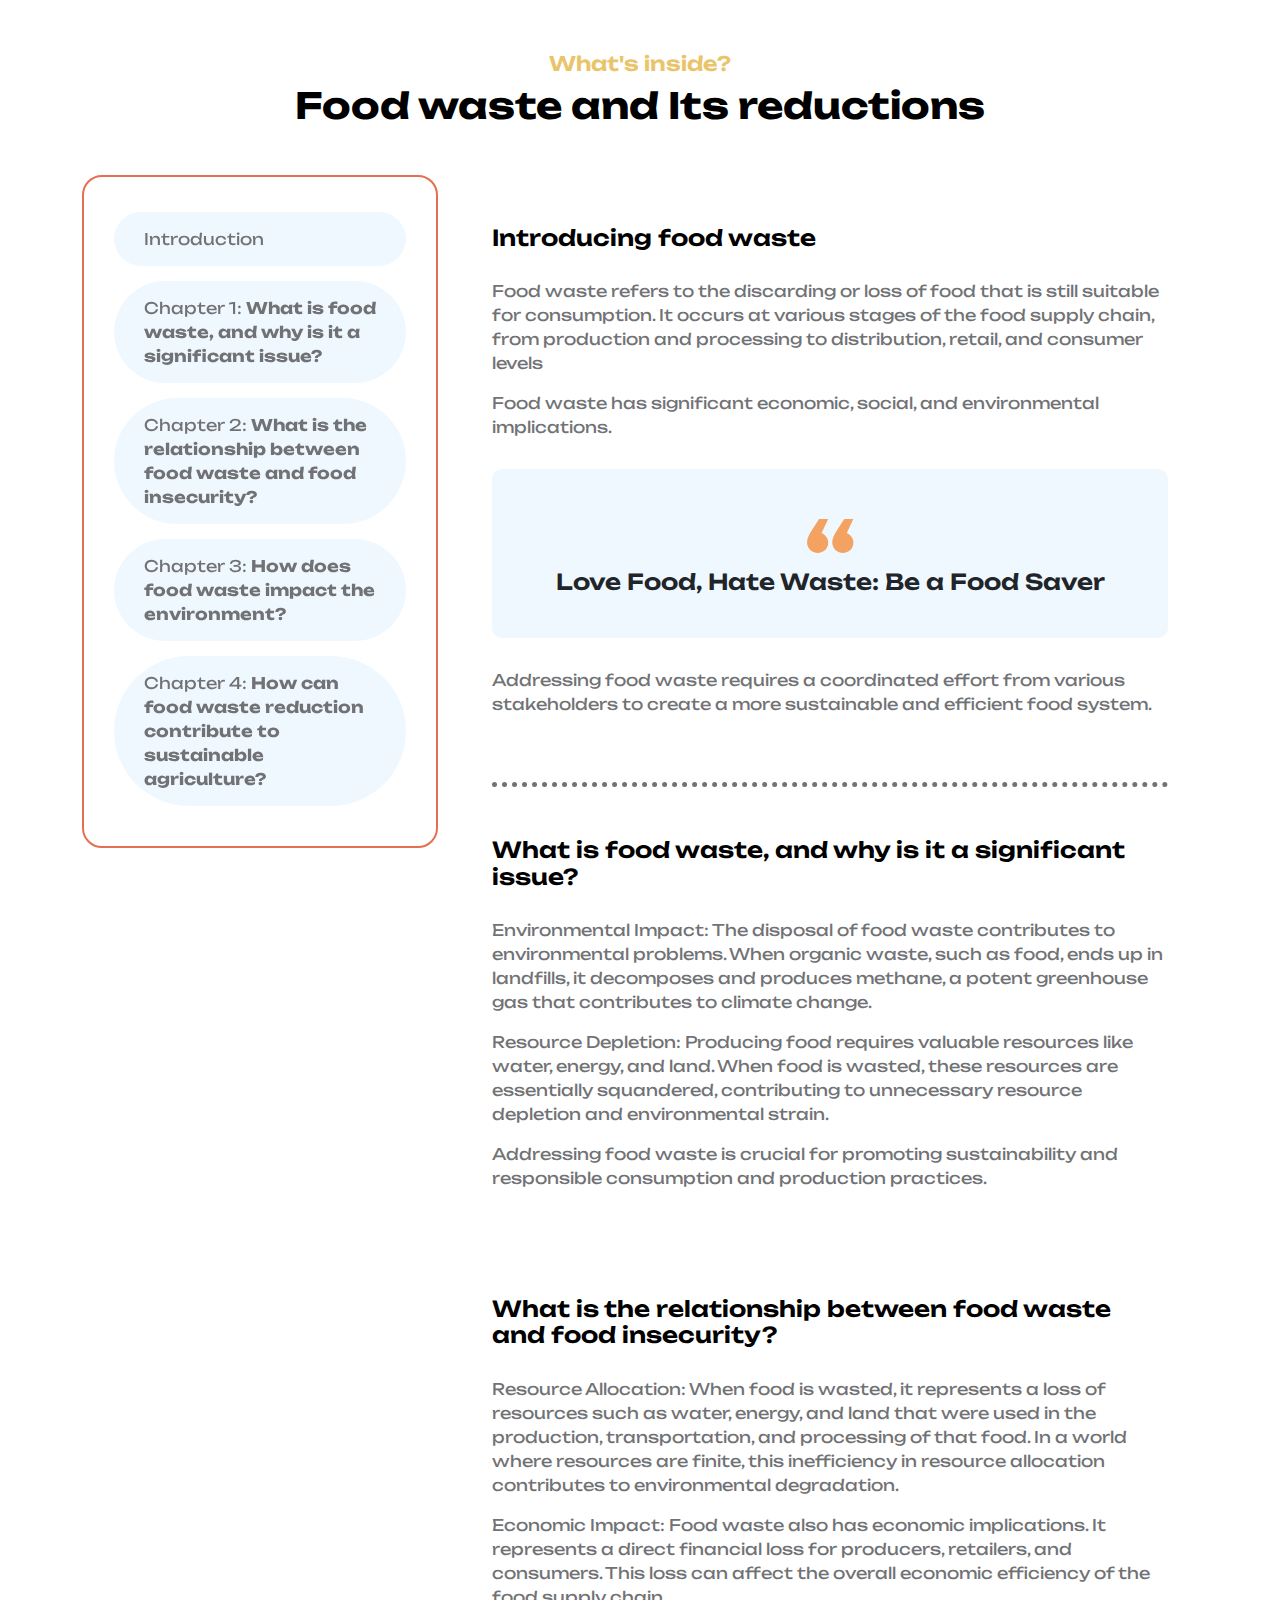
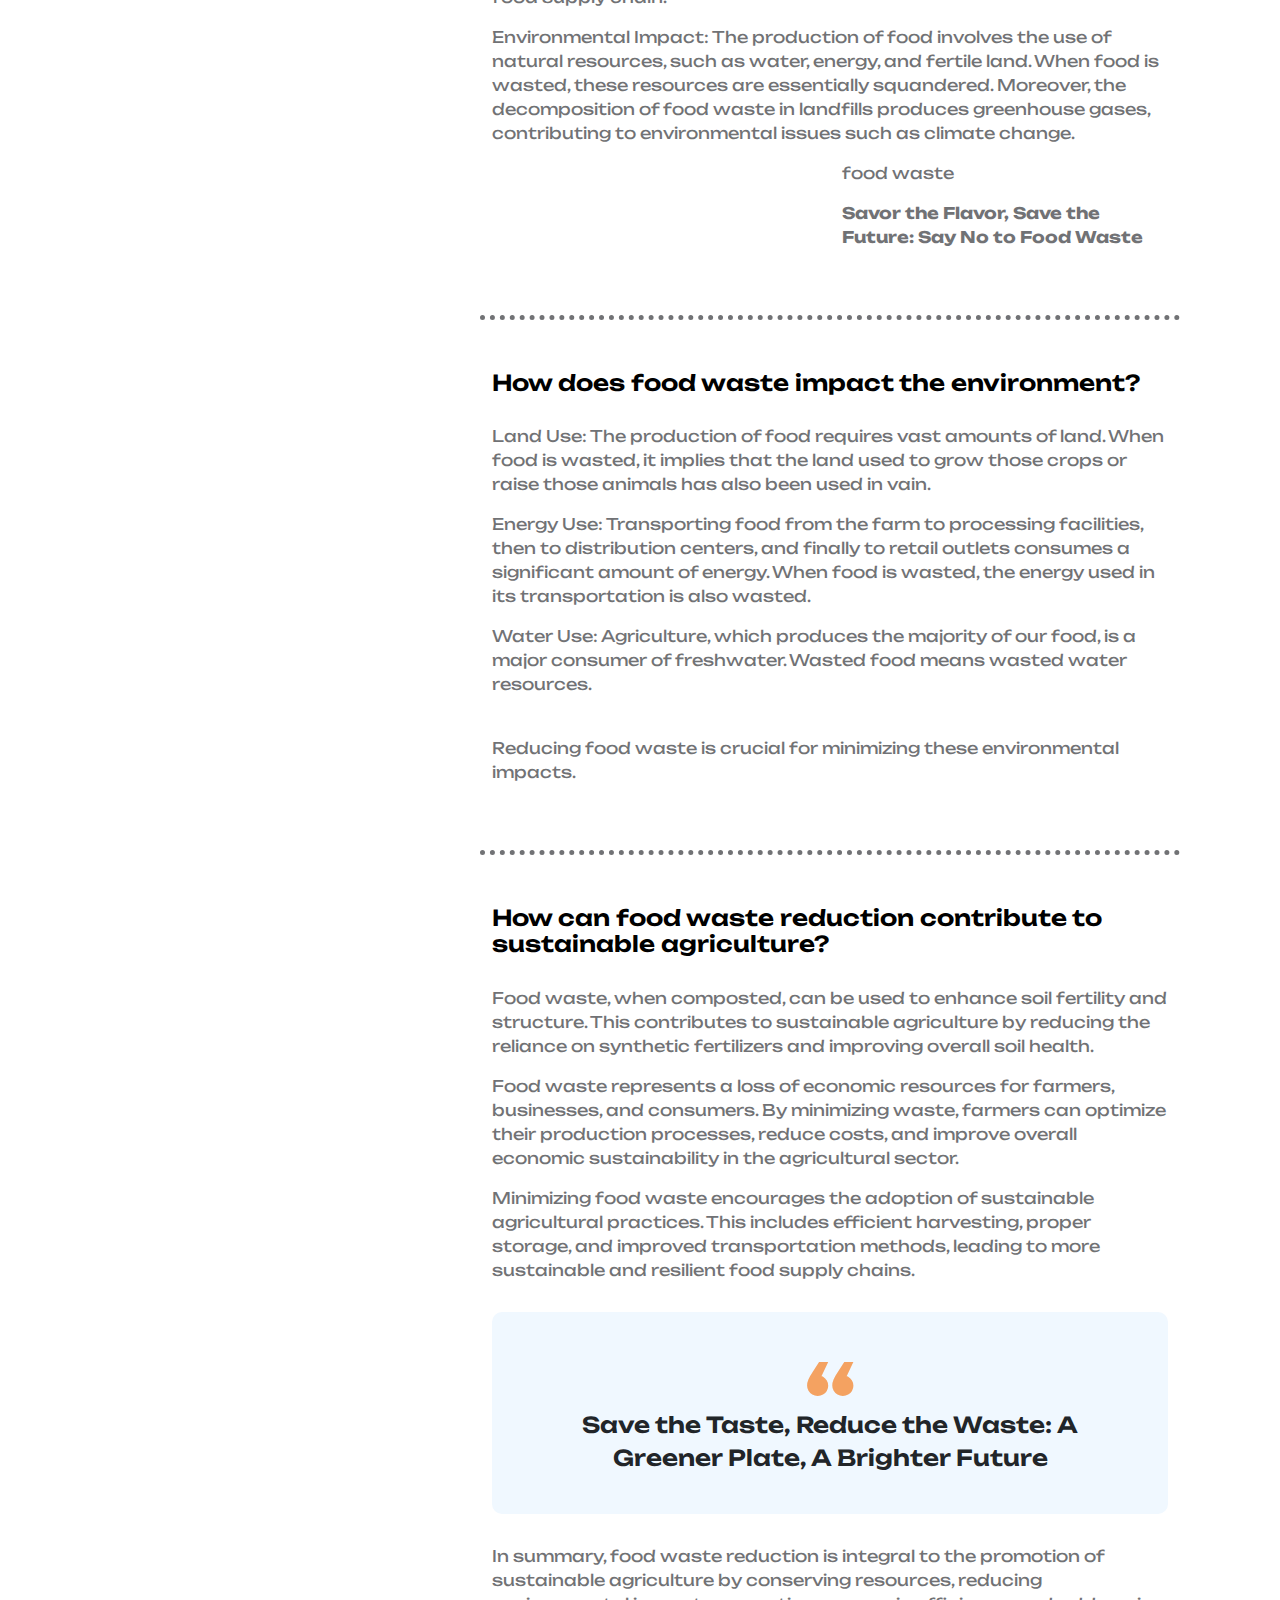
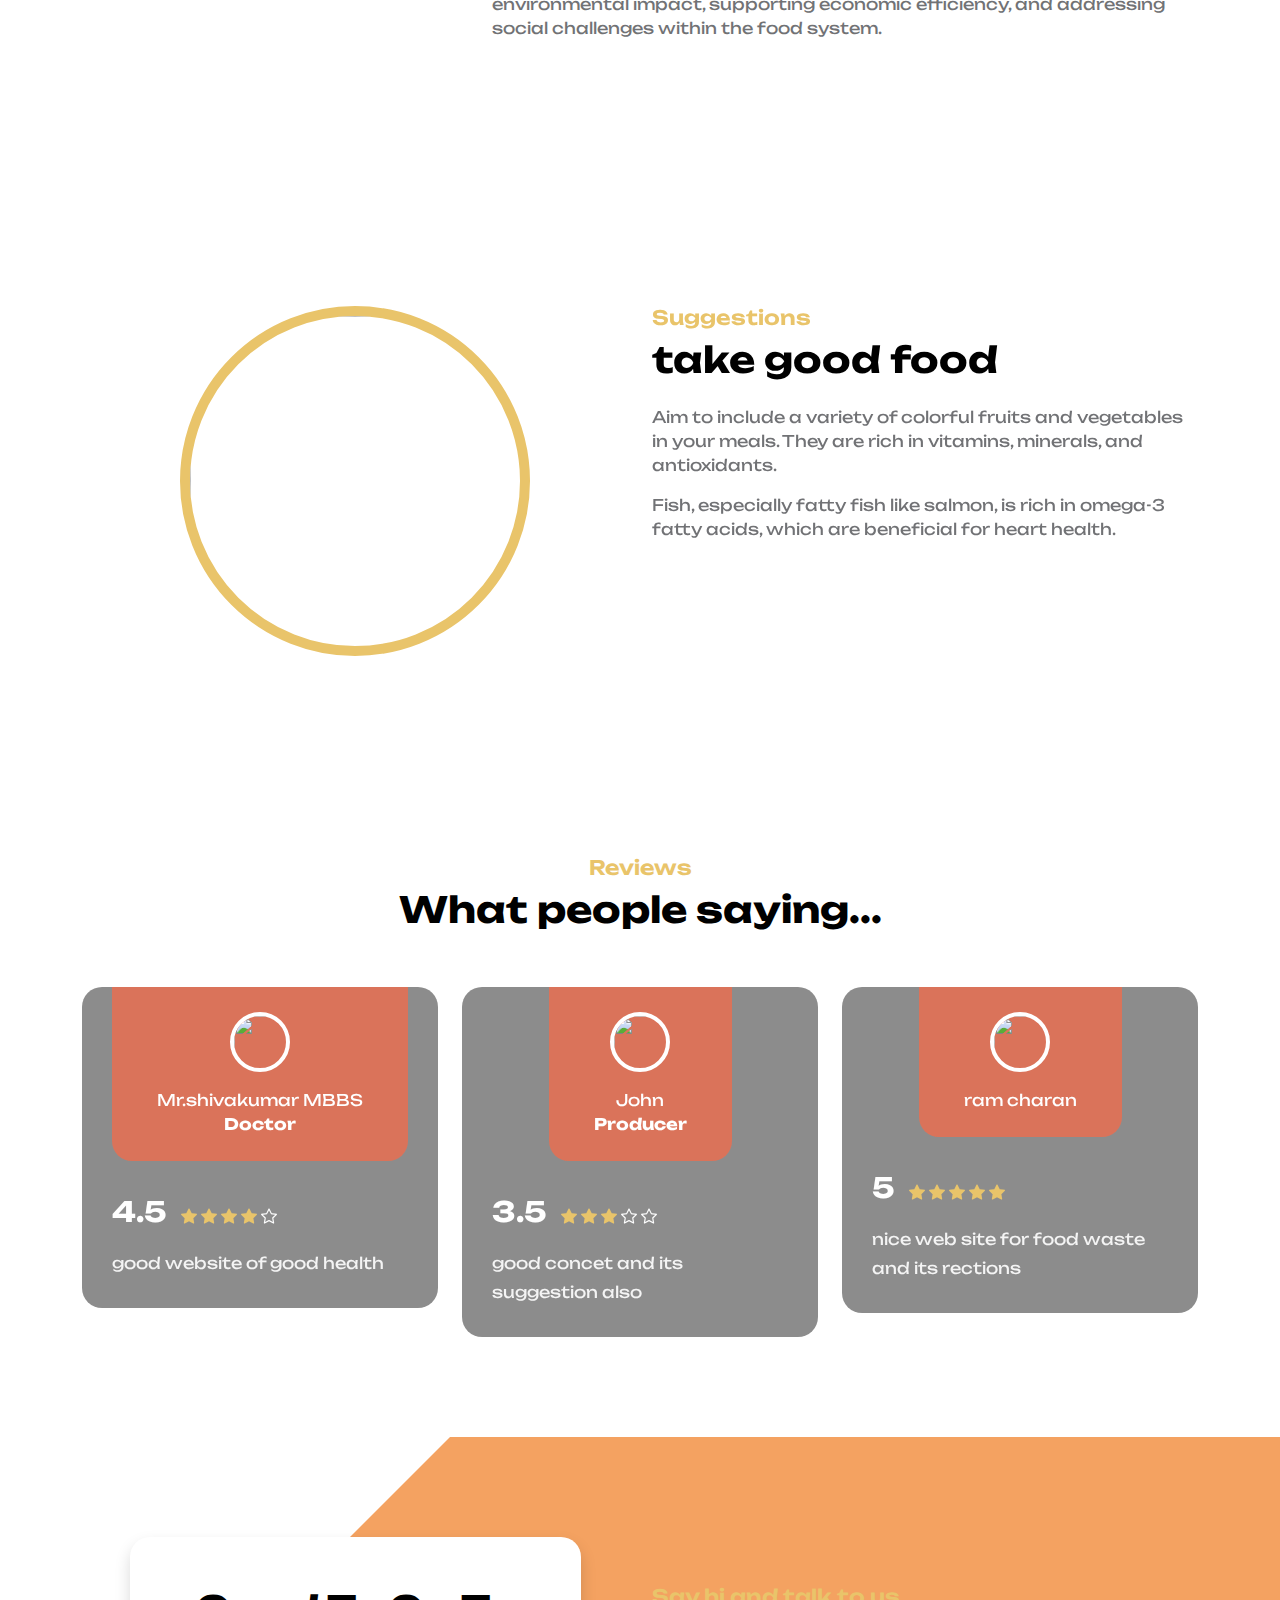
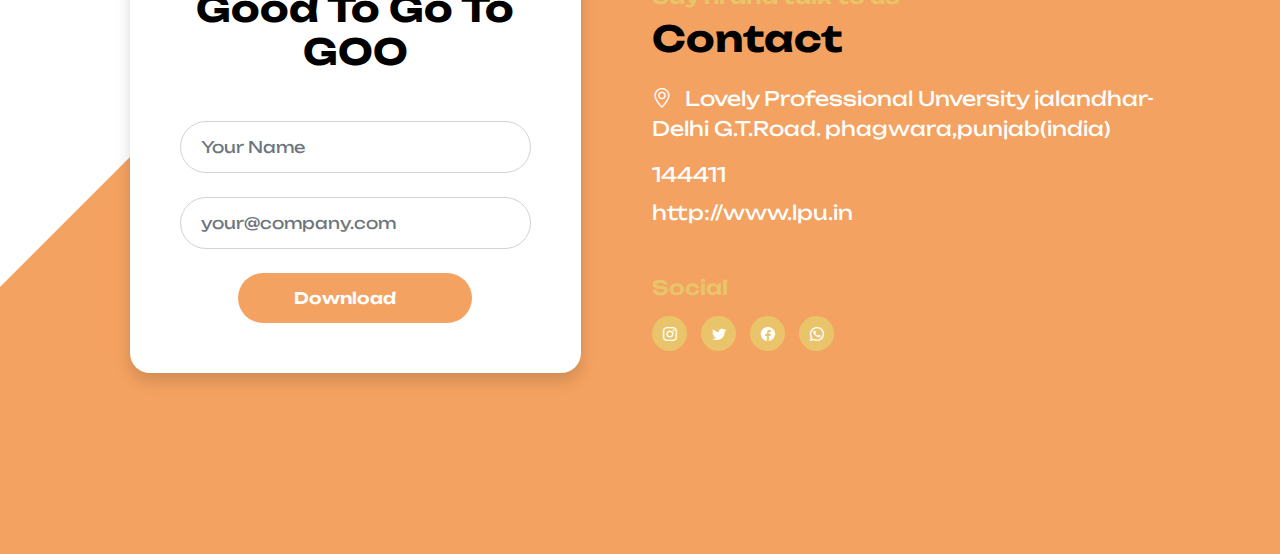
==== commit cc5a9592: "images update" ====
--- a/index.html
+++ b/index.html
@@ -1,6 +1,7 @@
 <!doctype html>
 <html lang="en">
     <head>
+
         <meta charset="utf-8">
         <meta name="viewport" content="width=device-width, initial-scale=1">
 
@@ -24,7 +25,6 @@
     </head>
     
     <body>
-
         <main>
 
             <nav class="navbar navbar-expand-lg">
@@ -95,7 +95,7 @@
                         </div>
 
                         <div class="hero-image-wrap col-lg-6 col-12 mt-3 mt-lg-0">
-                            <img src="C:\Users\nikhi\OneDrive\Desktop\che website\images\img2.webp" class="hero-image img-fluid" alt="education online books" style="width: 500px; height: 550px; border-radius: 5px;">
+                            <img src="images/img2.webp" class="hero-image img-fluid" alt="education online books" style="width: 500px; height: 550px; border-radius: 5px;">
                         </div>
 
                     </div>
@@ -109,13 +109,13 @@
 
                         <div class="col-lg-8 col-12">
                             <div class="avatar-group d-flex flex-wrap align-items-center">
-                                <img src="C:\Users\nikhi\OneDrive\Desktop\che website\images\avatar\Screenshot 2023-09-09 213343.png" class="img-fluid avatar-image" alt="">
-
-                                <img src="C:\Users\nikhi\OneDrive\Desktop\che website\images\avatar\Screenshot 2023-11-10 211948.png" class="img-fluid avatar-image avatar-image-left" alt="">
-
-                                <img src="C:\Users\nikhi\OneDrive\Desktop\che website\images\avatar\sai teja.jpg" class="img-fluid avatar-image avatar-image-left" alt="">
-
-                                <img src="C:\Users\nikhi\OneDrive\Desktop\che website\images\avatar\yashwant.jpg" class="img-fluid avatar-image avatar-image-left" alt="">
+                                <img src="images/avatar/sai teja.jpg" class="img-fluid avatar-image" alt="">
+
+                                <img src="images/avatar/Screenshot 2023-09-09 213343.png" class="img-fluid avatar-image avatar-image-left" alt="">
+
+                                <img src="images/avatar/Screenshot 2023-11-10 211948.png" class="img-fluid avatar-image avatar-image-left" alt="">
+
+                                <img src="images/avatar/yashwant.jpg" class="img-fluid avatar-image avatar-image-left" alt="">
 
                                 <div class="reviews-group mt-3 mt-lg-0">
                                     <strong>4.5</strong>
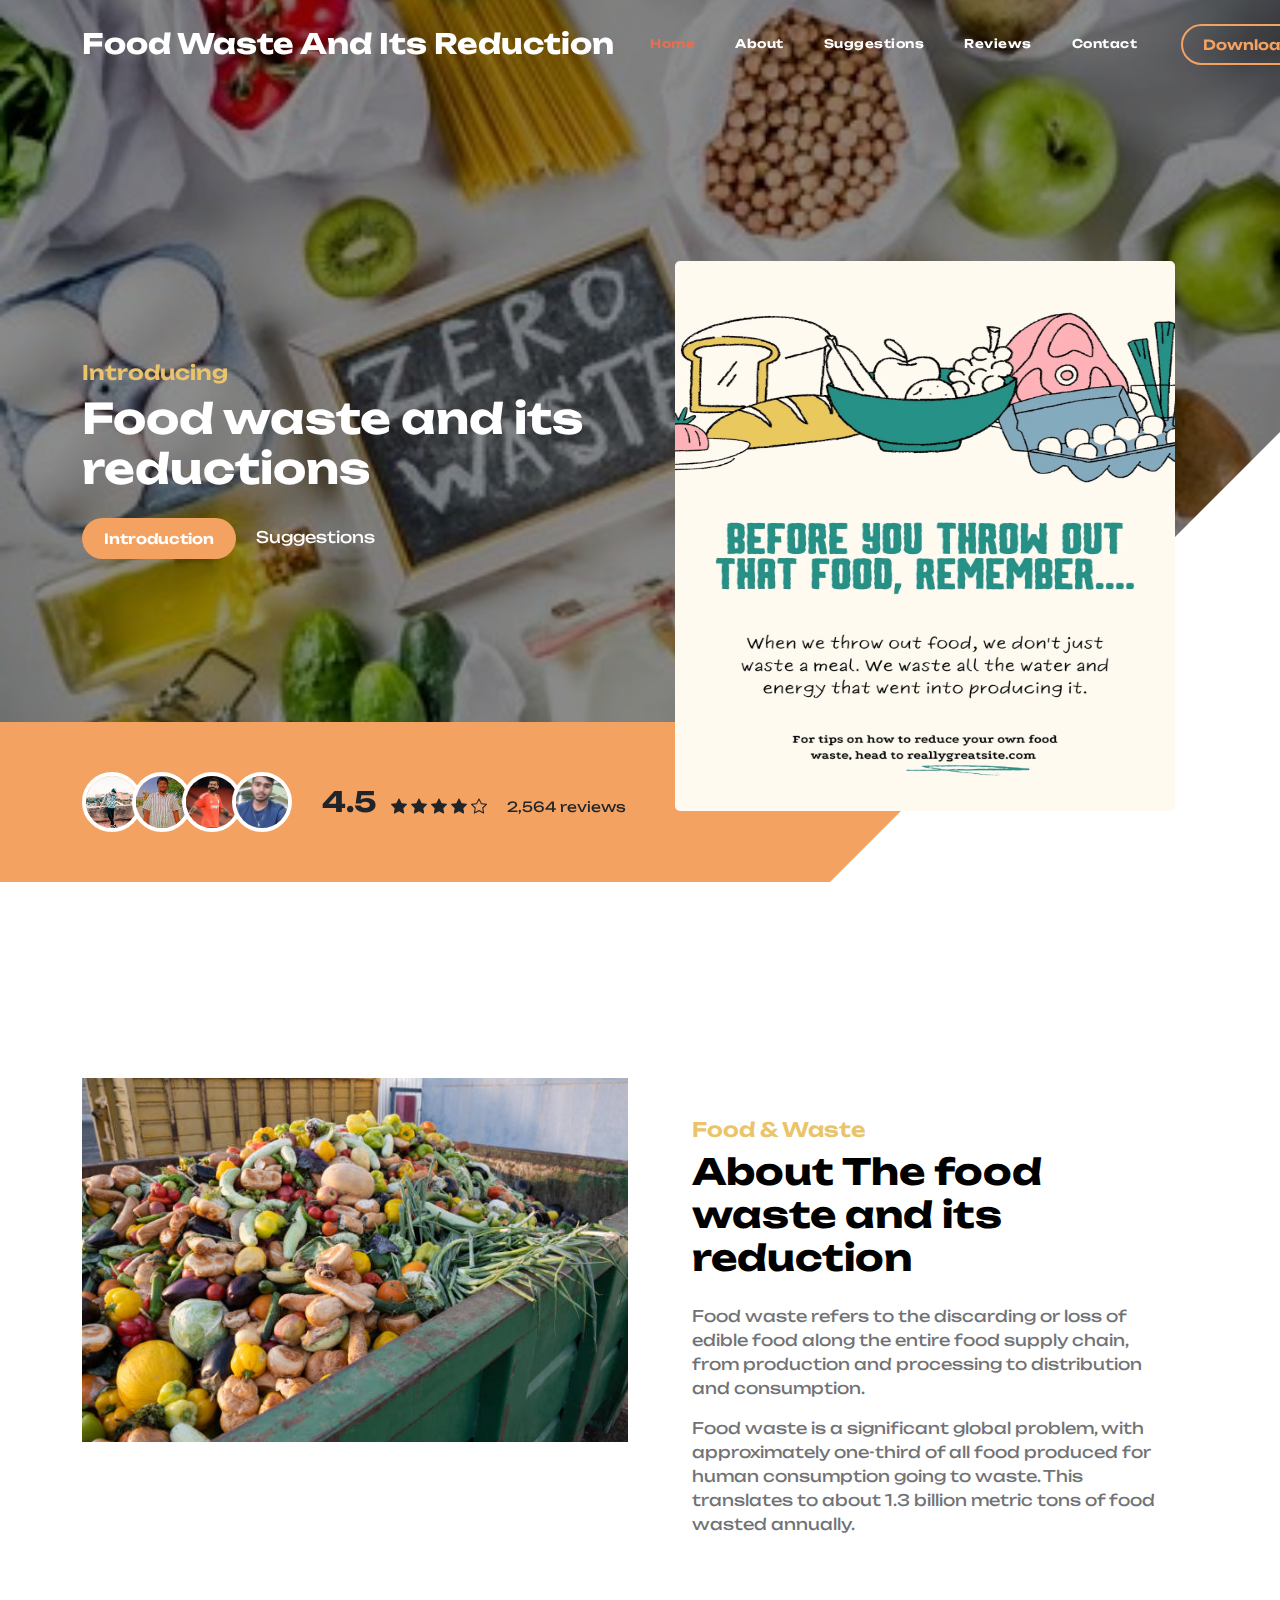
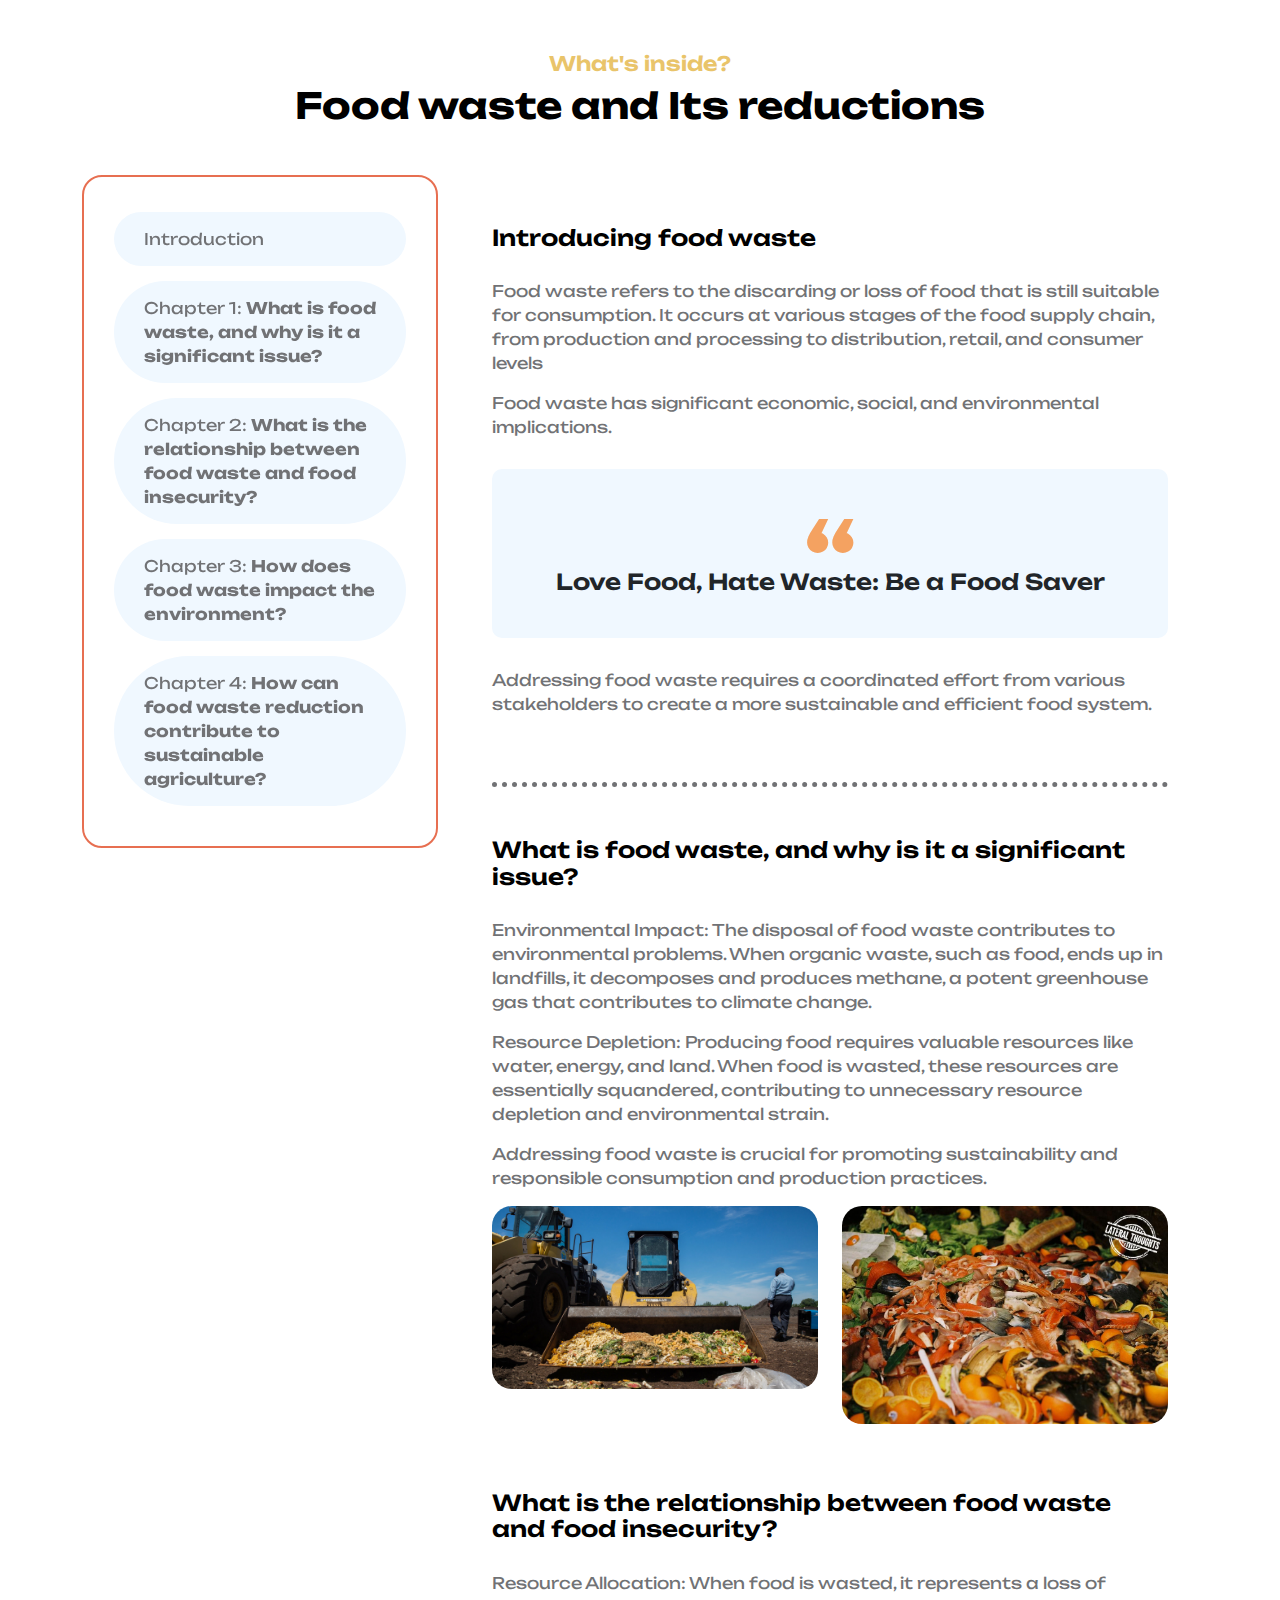
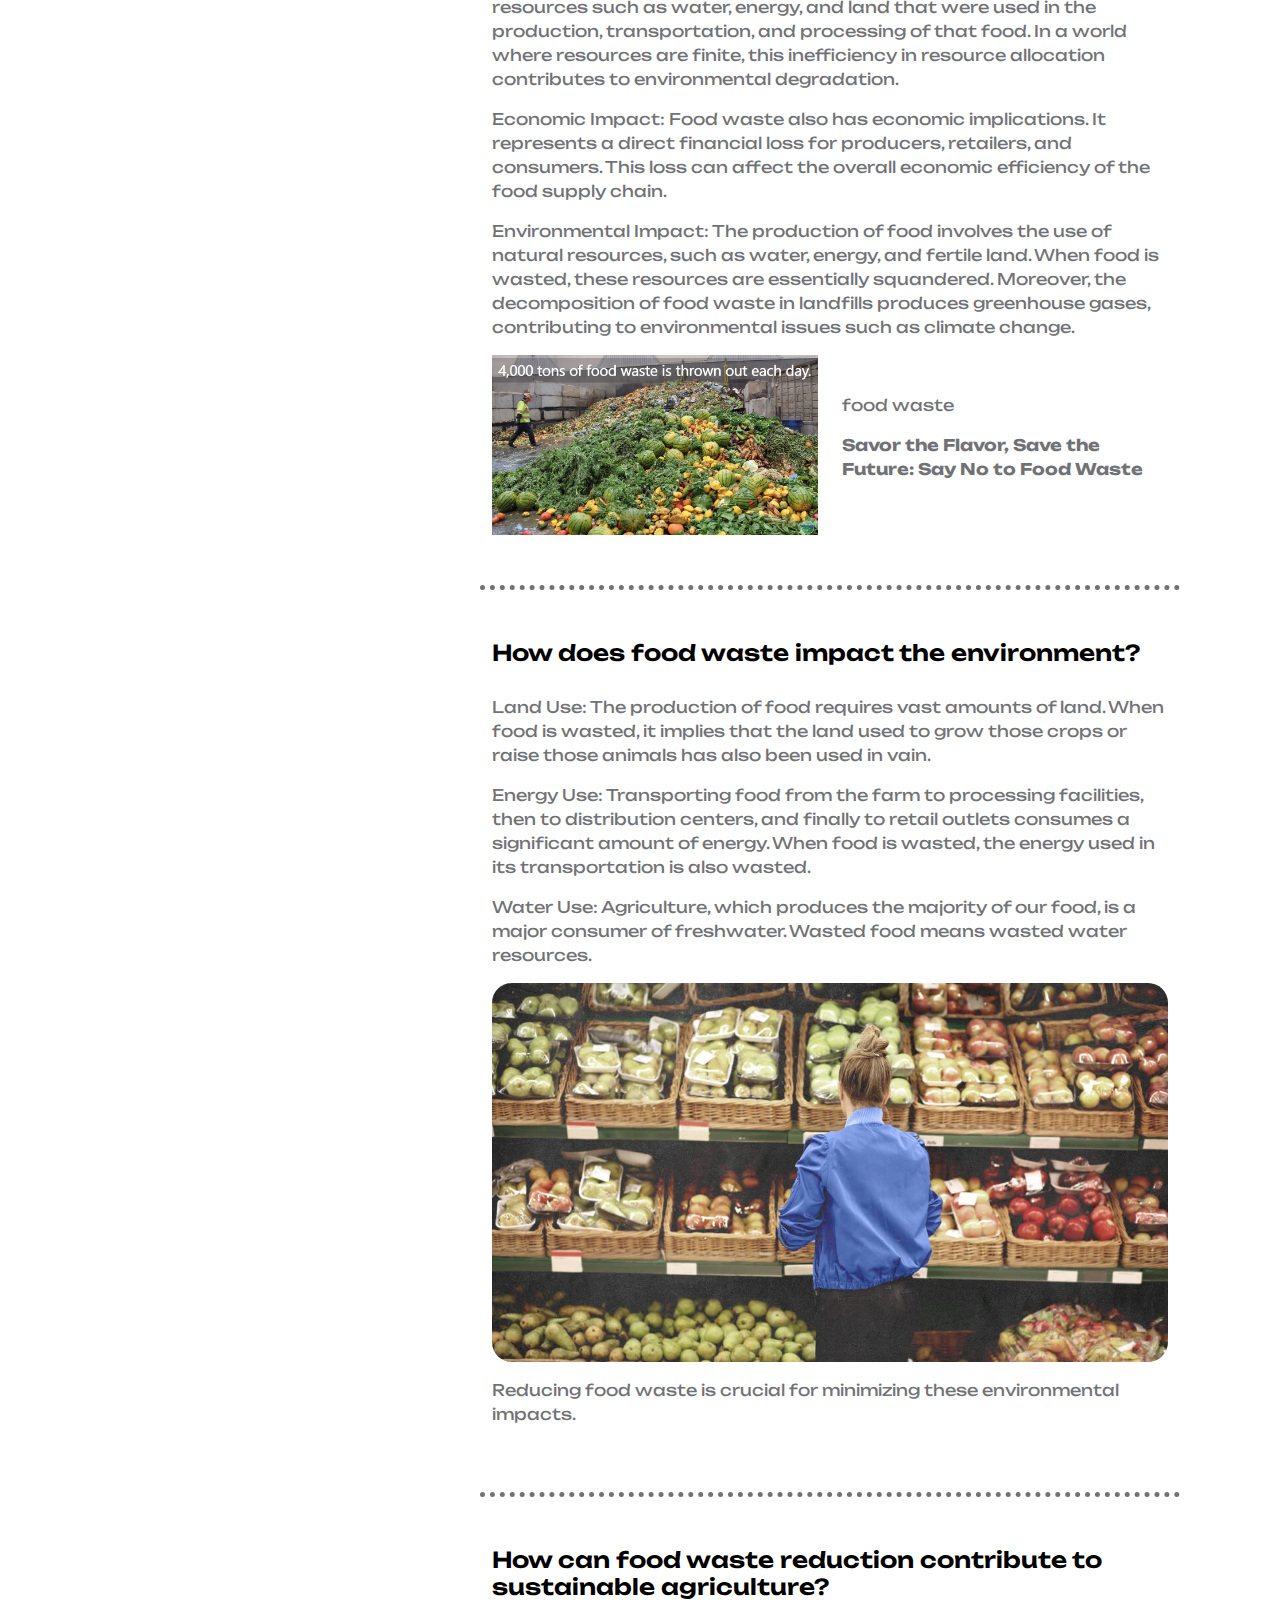
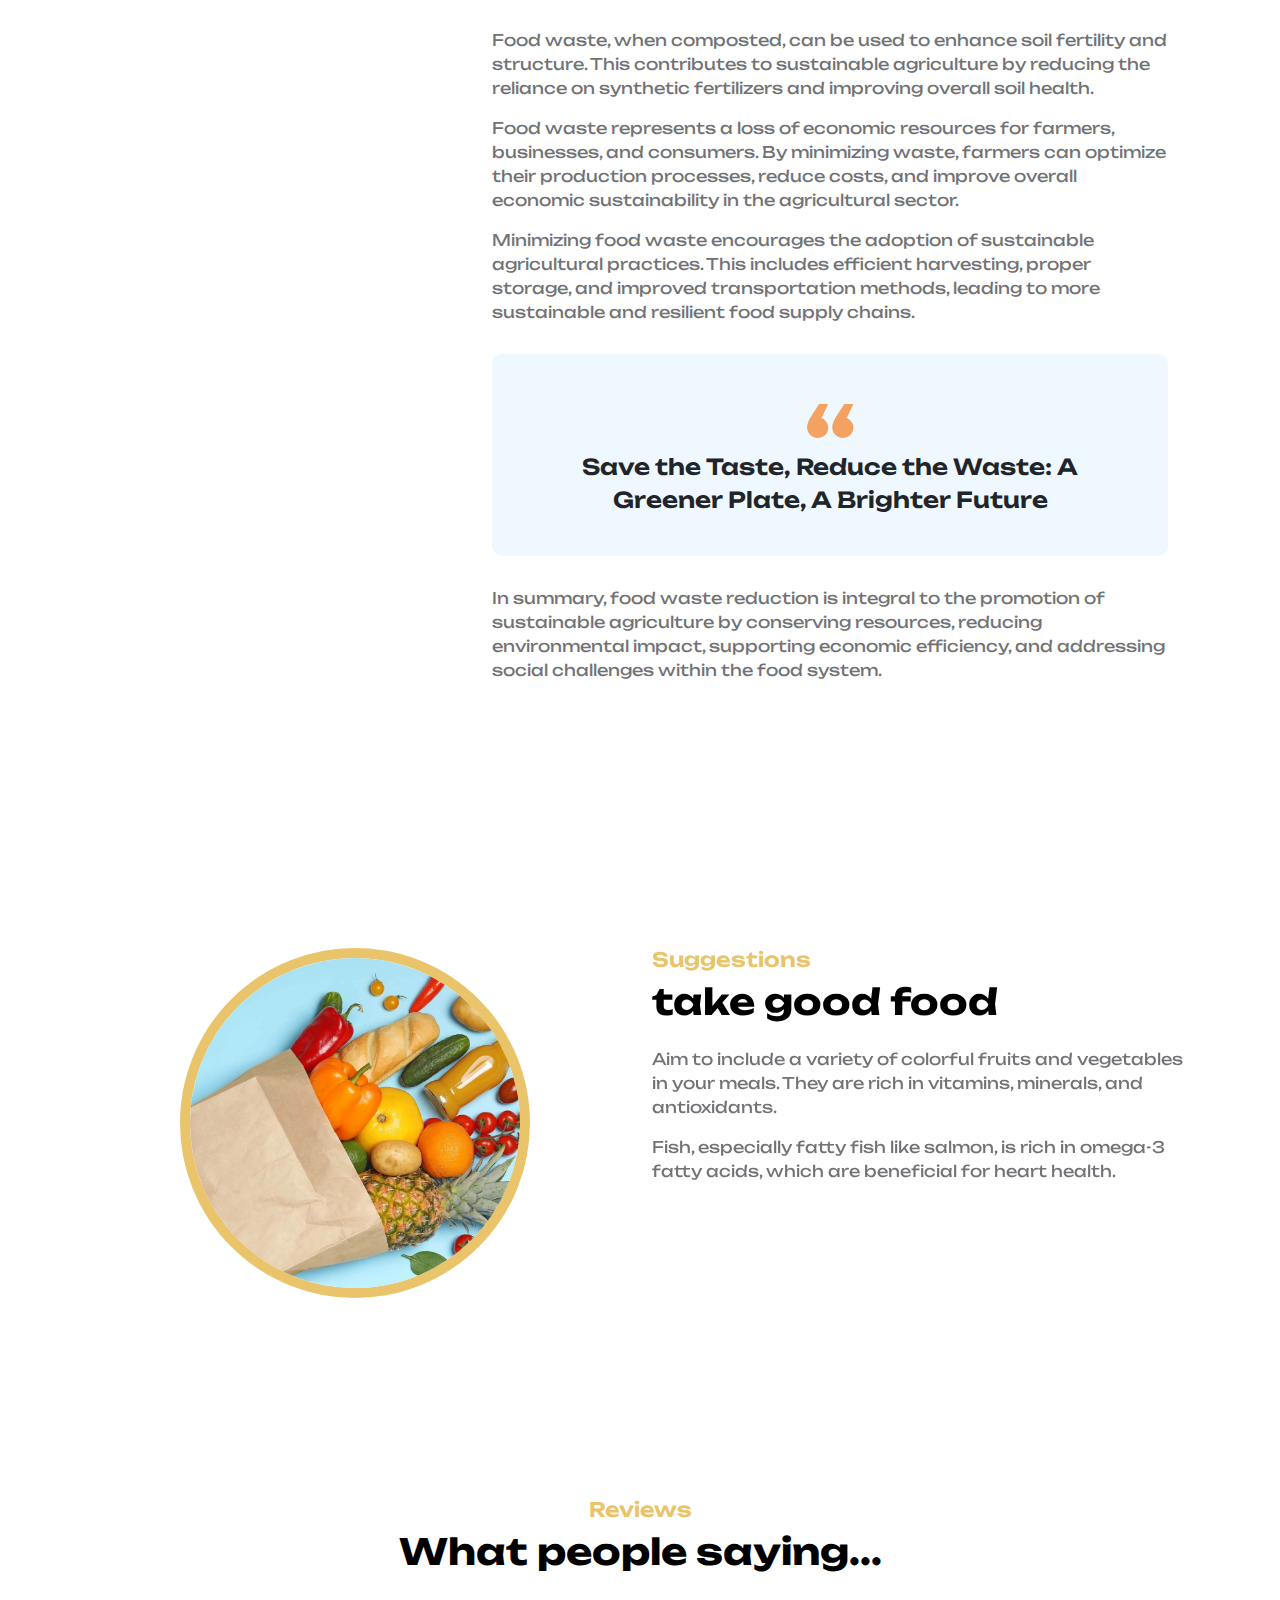
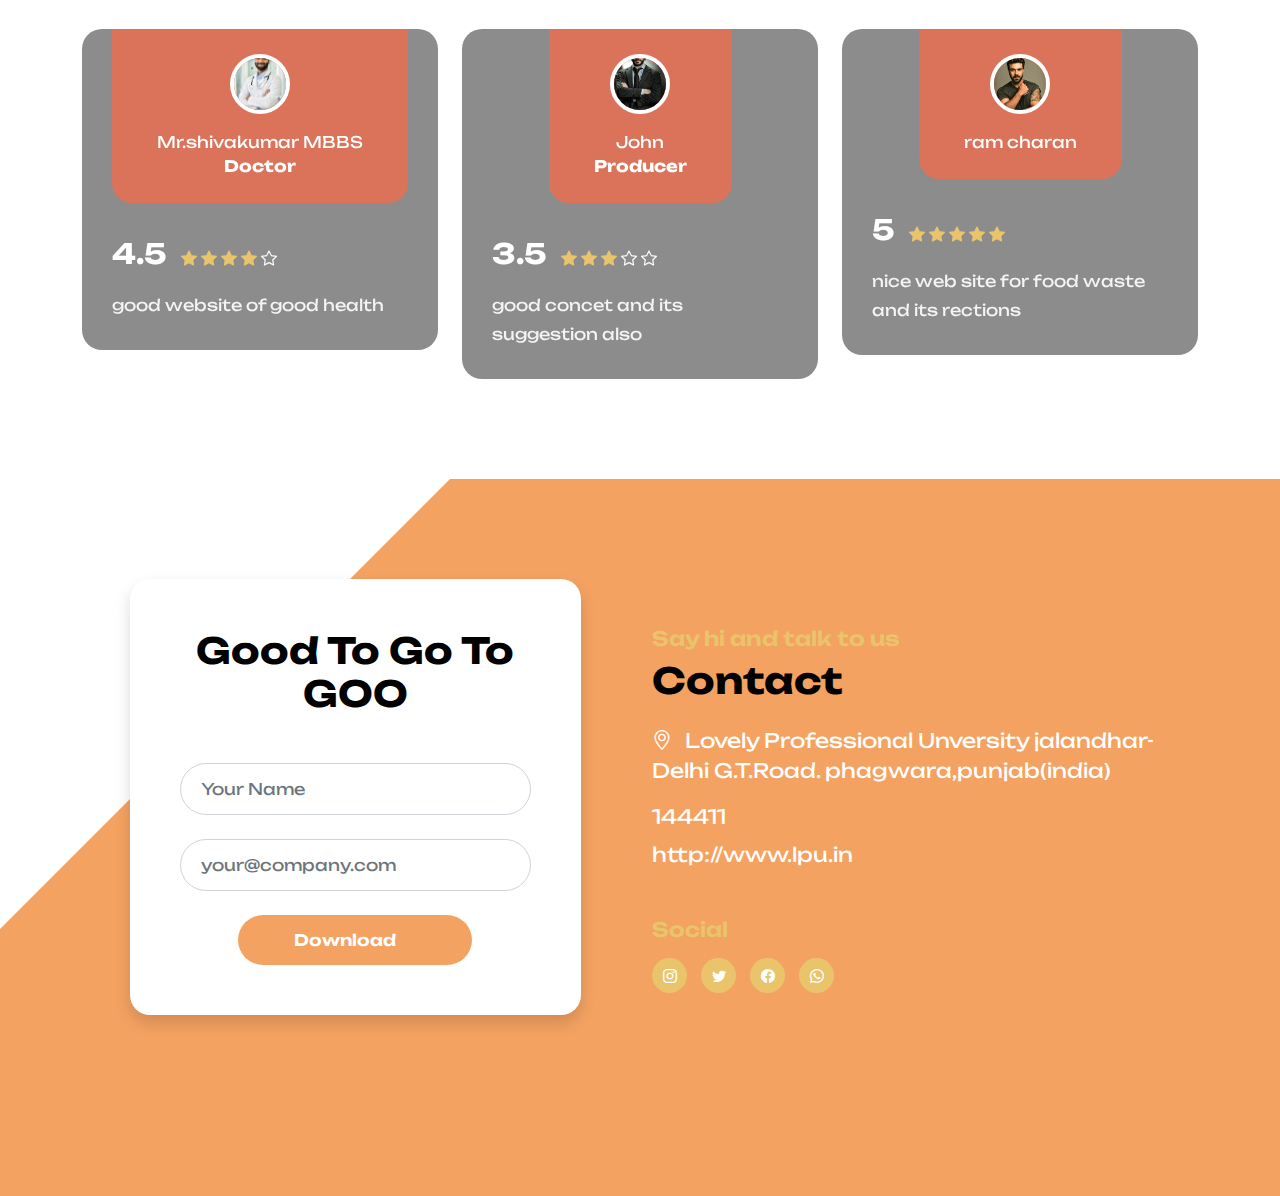
==== commit e225107a: "images" ====
--- a/index.html
+++ b/index.html
@@ -143,7 +143,7 @@
                     <div class="row">
 
                         <div class="col-lg-6 col-12">
-                            <img src="C:\Users\nikhi\OneDrive\Desktop\che website\images\img1.2.jpg" class="img-fluid" alt="">
+                            <img src="images/img1.2.jpg" class="img-fluid" alt="">
                         </div>
 
                         <div class="col-lg-6 col-12">
@@ -214,11 +214,11 @@
 
                                     <div class="row">
                                         <div class="col-lg-6 col-12 mb-3">
-                                            <img src="C:\Users\nikhi\OneDrive\Desktop\che website\images\img3.jpg" class="scrollspy-example-item-image img-fluid" alt="">
+                                            <img src="images\img3.jpg" class="scrollspy-example-item-image img-fluid" alt="">
                                         </div>
 
                                         <div class="col-lg-6 col-12 mb-3">
-                                            <img src="C:\Users\nikhi\OneDrive\Desktop\che website\images\img4.jpg" class="scrollspy-example-item-image img-fluid" alt="">
+                                            <img src="images\img4.jpg" class="scrollspy-example-item-image img-fluid" alt="">
                                         </div>
                                  
 
@@ -234,7 +234,7 @@
 
                                     <div class="row align-items-center">
                                         <div class="col-lg-6 col-12">
-                                            <img src="C:\Users\nikhi\OneDrive\Desktop\che website\images\img1.1.png" class="img-fluid" alt="">
+                                            <img src="images\img1.1.png" class="img-fluid" alt="">
                                         </div>
 
                                         <div class="col-lg-6 col-12">
@@ -254,7 +254,7 @@
 
                                     <p>Water Use: Agriculture, which produces the majority of our food, is a major consumer of freshwater. Wasted food means wasted water resources.</p>
 
-                                    <img src="C:\Users\nikhi\OneDrive\Desktop\che website\images\img6.webp" class="scrollspy-example-item-image img-fluid mb-3" alt="">
+                                    <img src="images\img6.webp" class="scrollspy-example-item-image img-fluid mb-3" alt="">
 
                                     <p>Reducing food waste is crucial for minimizing these environmental impacts. </p>
                                 </div>
@@ -285,7 +285,7 @@
                     <div class="row">
 
                         <div class="col-lg-6 col-12">
-                            <img src="C:\Users\nikhi\OneDrive\Desktop\che website\images\img7.jpg" class="author-image img-fluid" alt="">
+                            <img src="images\img7.jpg" class="author-image img-fluid" alt="">
                         </div>
 
                         <div class="col-lg-6 col-12 mt-5 mt-lg-0">
@@ -316,7 +316,7 @@
                         <div class="col-lg-4 col-12">
                             <div class="custom-block d-flex flex-wrap">
                                 <div class="custom-block-image-wrap d-flex flex-column">
-                                    <img src="C:\Users\nikhi\OneDrive\Desktop\che website\images\img8.jpg" class="img-fluid avatar-image" alt="">
+                                    <img src="images\img8.jpg" class="img-fluid avatar-image" alt="">
 
                                     <div class="text-center mt-3">
                                         <span class="text-white">Mr.shivakumar MBBS</span>
@@ -344,7 +344,7 @@
                         <div class="col-lg-4 col-12 my-5 my-lg-0">
                             <div class="custom-block d-flex flex-wrap">
                                 <div class="custom-block-image-wrap d-flex flex-column">
-                                    <img src="C:\Users\nikhi\OneDrive\Desktop\che website\images\img9.jpeg" class="img-fluid avatar-image avatar-image-left" alt="">
+                                    <img src="images\img9.jpeg" class="img-fluid avatar-image avatar-image-left" alt="">
 
                                     <div class="text-center mt-3">
                                         <span class="text-white">John </span>
@@ -372,7 +372,7 @@
                         <div class="col-lg-4 col-12">
                             <div class="custom-block d-flex flex-wrap">
                                 <div class="custom-block-image-wrap d-flex flex-column">
-                                    <img src="C:\Users\nikhi\OneDrive\Desktop\che website\images\ram 1.jpeg" class="img-fluid avatar-image" alt="">
+                                    <img src="images\ram 1.jpeg" class="img-fluid avatar-image" alt="">
 
                                     <div class="text-center mt-3">
                                         <span class="text-white">ram charan</span>
